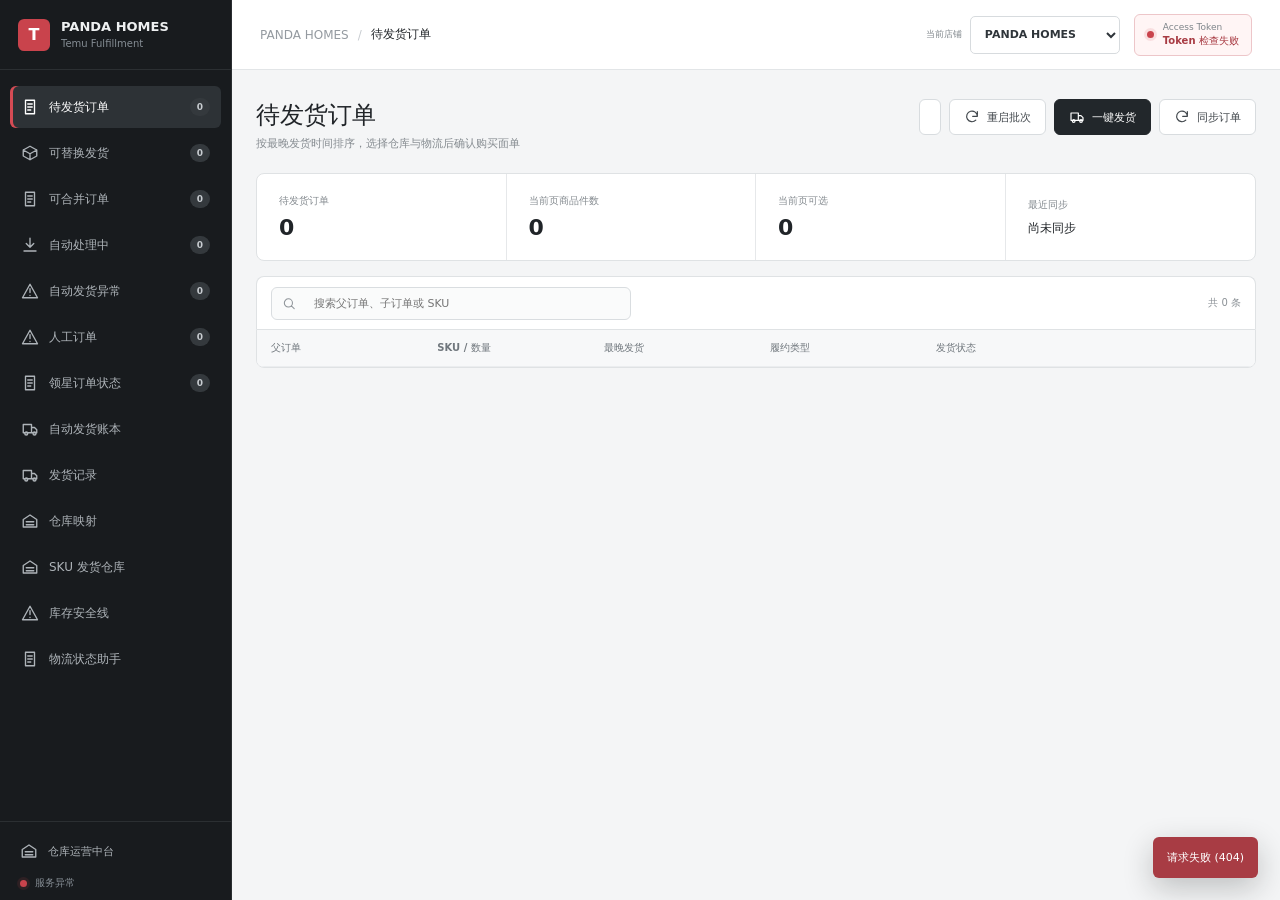
==== web/dashboard.html @ 7d9cc125 "feat: purchase labels with SKU substitutions" ====
<!doctype html>
<html lang="zh-CN">
  <head>
    <meta charset="UTF-8" />
    <meta name="viewport" content="width=device-width, initial-scale=1.0" />
    <meta name="description" content="Temu 订单履约与面单管理" />
    <title>Temu Fulfillment Console</title>
    <link rel="stylesheet" href="./dashboard.css?v=20260827-2" />
  </head>
  <body>
    <svg class="svg-sprite" aria-hidden="true">
      <symbol id="i-orders" viewBox="0 0 24 24"><path d="M6 3h12v18H6zM9 8h6M9 12h6M9 16h4"/></symbol>
      <symbol id="i-truck" viewBox="0 0 24 24"><path d="M3 6h11v11H3zM14 10h4l3 3v4h-7zM7 20a2 2 0 1 0 0-4 2 2 0 0 0 0 4ZM18 20a2 2 0 1 0 0-4 2 2 0 0 0 0 4Z"/></symbol>
      <symbol id="i-warehouse" viewBox="0 0 24 24"><path d="m3 10 9-6 9 6v10H3zM7 13h10M7 17h10"/></symbol>
      <symbol id="i-package" viewBox="0 0 24 24"><path d="m3 8 9-5 9 5-9 5zM3 8v8l9 5 9-5V8M12 13v8"/></symbol>
      <symbol id="i-refresh" viewBox="0 0 24 24"><path d="M20 11a8 8 0 1 0-2.3 5.7M20 4v7h-7"/></symbol>
      <symbol id="i-search" viewBox="0 0 24 24"><circle cx="11" cy="11" r="7"/><path d="m16 16 5 5"/></symbol>
      <symbol id="i-close" viewBox="0 0 24 24"><path d="m6 6 12 12M18 6 6 18"/></symbol>
      <symbol id="i-key" viewBox="0 0 24 24"><circle cx="8" cy="15" r="4"/><path d="m11 12 9-9M16 7l3 3M14 9l2 2"/></symbol>
      <symbol id="i-download" viewBox="0 0 24 24"><path d="M12 3v12m-5-5 5 5 5-5M4 20h16"/></symbol>
      <symbol id="i-menu" viewBox="0 0 24 24"><path d="M4 6h16M4 12h16M4 18h16"/></symbol>
      <symbol id="i-check" viewBox="0 0 24 24"><path d="m5 12 4 4L19 6"/></symbol>
      <symbol id="i-pencil" viewBox="0 0 24 24"><path d="M12 20h9M16.5 3.5a2.12 2.12 0 0 1 3 3L8 18l-4 1 1-4Z"/></symbol>
      <symbol id="i-alert" viewBox="0 0 24 24"><path d="M12 3 2 21h20zM12 9v5M12 18h.01"/></symbol>
      <symbol id="i-arrow-up" viewBox="0 0 24 24"><path d="m6 15 6-6 6 6"/></symbol>
      <symbol id="i-arrow-down" viewBox="0 0 24 24"><path d="m6 9 6 6 6-6"/></symbol>
    </svg>

    <div class="app-shell">
      <aside class="sidebar" id="sidebar">
        <div class="brand"><span class="brand-mark">T</span><div><strong>Temu Fulfillment</strong><small>Order & Label Console</small></div></div>
        <nav class="nav" aria-label="主导航">
          <button class="nav-button active" data-view="orders"><svg><use href="#i-orders"/></svg><span>待发货订单</span><b id="nav-order-count">0</b></button>
          <button class="nav-button" data-view="substitutions"><svg><use href="#i-package"/></svg><span>可替换发货</span><b id="nav-substitution-count">0</b></button>
          <button class="nav-button" data-view="combined"><svg><use href="#i-orders"/></svg><span>可合并订单</span><b id="nav-combined-count">0</b></button>
          <button class="nav-button" data-view="split-quotes" hidden><svg><use href="#i-package"/></svg><span>拆包询价</span></button>
          <button class="nav-button" data-view="labels"><svg><use href="#i-download"/></svg><span>自动处理中</span><b id="nav-label-count">0</b></button>
          <button class="nav-button" data-view="exceptions"><svg><use href="#i-alert"/></svg><span>自动发货异常</span><b id="nav-exception-count">0</b></button>
          <button class="nav-button" data-view="manual"><svg><use href="#i-alert"/></svg><span>人工订单</span><b id="nav-manual-count">0</b></button>
          <button class="nav-button" data-view="oms-statuses"><svg><use href="#i-orders"/></svg><span>领星订单状态</span><b id="nav-oms-status-count">0</b></button>
          <button class="nav-button" data-view="ledger"><svg><use href="#i-truck"/></svg><span>自动发货账本</span></button>
          <button class="nav-button" data-view="shipments"><svg><use href="#i-truck"/></svg><span>发货记录</span></button>
          <button class="nav-button" data-view="warehouses"><svg><use href="#i-warehouse"/></svg><span>仓库映射</span></button>
          <button class="nav-button" data-view="sku-warehouses"><svg><use href="#i-warehouse"/></svg><span>SKU 发货仓库</span></button>
          <button class="nav-button" data-view="inventory-thresholds"><svg><use href="#i-alert"/></svg><span>库存安全线</span></button>
          <button class="nav-button" data-view="tracking-statuses"><svg><use href="#i-orders"/></svg><span>物流状态助手</span></button>
        </nav>
        <div class="sidebar-foot"><a class="app-switch-link" href="/warehouse-console/"><svg><use href="#i-warehouse"/></svg><span>仓库运营中台</span></a><div class="sidebar-service"><span class="dot" id="service-dot"></span><span id="service-text">检查服务</span></div></div>
      </aside>
      <button class="backdrop" id="backdrop" aria-label="关闭导航"></button>

      <div class="workspace">
        <header class="topbar">
          <button class="icon-button menu-button" id="menu-button" title="打开导航" aria-label="打开导航"><svg><use href="#i-menu"/></svg></button>
          <div class="crumb"><span>Temu</span><b>/</b><strong id="crumb-current">待发货订单</strong></div>
          <label class="shop-switcher"><small>当前店铺</small><select id="shop-select" aria-label="选择店铺"><option value="panda-homes">PANDA HOMES</option></select></label>
          <div class="token-pill loading" id="token-pill"><span class="dot"></span><div><small>Access Token</small><strong id="token-text">检查中</strong></div></div>
        </header>

        <main>
          <section class="view active" id="view-orders">
                <div class="page-head"><div><h1>待发货订单</h1><p>按最晚发货时间排序，选择仓库与物流后确认购买面单</p></div><div class="page-actions bulk-actions"><span class="bulk-progress" id="bulk-progress" hidden></span><button class="secondary-button" id="restart-bulk" hidden><svg><use href="#i-refresh"/></svg>重启批次</button><button class="primary-button" id="bulk-fulfill"><svg><use href="#i-truck"/></svg><span id="bulk-fulfill-text">一键发货</span></button><button class="secondary-button" id="sync-orders"><svg><use href="#i-refresh"/></svg>同步订单</button></div></div>
            <div class="status-band">
              <div><small>待发货订单</small><strong id="metric-orders">0</strong></div>
              <div><small>当前页商品件数</small><strong id="metric-units">0</strong></div>
              <div><small>当前页可选</small><strong id="metric-reserved">0</strong></div>
              <div><small>最近同步</small><strong class="compact" id="metric-sync">尚未同步</strong></div>
            </div>
            <div class="toolbar">
              <label class="search"><svg><use href="#i-search"/></svg><input id="order-search" type="search" placeholder="搜索父订单、子订单或 SKU" /></label>
              <span class="table-note" id="order-total">共 0 条</span>
            </div>
            <div class="table-shell">
              <table><thead><tr><th>父订单</th><th>SKU / 数量</th><th>最晚发货</th><th>履约类型</th><th>发货状态</th><th></th></tr></thead><tbody id="order-rows"></tbody></table>
              <div class="empty" id="orders-empty" hidden><svg><use href="#i-orders"/></svg><strong>没有待发货订单</strong><span>同步 Temu 后，符合条件的订单会显示在这里</span></div>
            </div>
            <div class="pager" id="orders-pager" hidden></div>
          </section>

          <section class="view" id="view-substitutions">
            <div class="page-head"><div><h1>可替换发货</h1><p>原 SKU 与替代组合的实时库存及 Temu 面单成本</p></div><button class="secondary-button" id="refresh-substitutions"><svg><use href="#i-refresh"/></svg>刷新</button></div>
            <div class="status-band">
              <div><small>候选订单</small><strong id="metric-substitution-orders">0</strong></div>
              <div><small>启用映射</small><strong id="metric-substitution-mappings">0</strong></div>
              <div><small>当前店铺</small><strong class="compact" id="metric-substitution-shop">-</strong></div>
              <div><small>查询时间</small><strong class="compact" id="metric-substitution-query">尚未查询</strong></div>
            </div>
            <div class="toolbar"><label class="search"><svg><use href="#i-search"/></svg><input id="substitution-search" placeholder="搜索订单号或 SKU" /></label><span class="table-note" id="substitution-total">共 0 条</span></div>
            <div class="table-shell substitution-table">
              <table><thead><tr><th>订单</th><th>直接发货</th><th>替代发货</th><th>最晚发货</th><th>订单状态</th><th>操作</th></tr></thead><tbody id="substitution-rows"></tbody></table>
              <div class="empty" id="substitution-empty"><svg><use href="#i-package"/></svg><strong>没有可替换发货订单</strong><span>当前待发货订单未命中启用的替代映射</span></div>
            </div>
            <div class="pager" id="substitution-pager" hidden></div>
          </section>

          <section class="view" id="view-combined">
            <div class="page-head"><div><h1>可合并订单</h1><p>Temu 当前店铺实时返回的可合并发货母订单组</p></div><button class="secondary-button" id="refresh-combined"><svg><use href="#i-refresh"/></svg>刷新</button></div>
            <div class="status-band">
              <div><small>候选组</small><strong id="metric-combined-groups">0</strong></div>
              <div><small>母订单</small><strong id="metric-combined-orders">0</strong></div>
              <div><small>当前店铺</small><strong class="compact" id="metric-combined-shop">-</strong></div>
              <div><small>查询时间</small><strong class="compact" id="metric-combined-query">尚未查询</strong></div>
            </div>
            <div class="toolbar"><span class="table-note" id="combined-total">共 0 组 · 0 个母订单</span></div>
            <div class="table-shell combined-table">
              <table><thead><tr><th>候选组</th><th>母订单</th><th>订单状态</th><th>下单时间</th><th>Mall ID</th><th>店铺标识</th></tr></thead><tbody id="combined-rows"></tbody></table>
              <div class="empty" id="combined-empty"><svg><use href="#i-orders"/></svg><strong>等待查询</strong><span>进入本页后会自动查询 Temu 可合并发货候选组</span></div>
            </div>
          </section>

          <section class="view" id="view-split-quotes">
            <div class="page-head">
              <div><h1>拆包询价</h1><p>按实际装箱数据比较 GOFO、USPS 与 FEDEX 的 Temu Buy Label 运费</p></div>
            </div>
            <form class="split-plan-bar" id="split-plan-form">
              <label class="split-order-field"><span>Temu 父订单号</span><input id="split-order-number" type="text" placeholder="PO-..." autocomplete="off" spellcheck="false" required /></label>
              <label class="split-count-field"><span>至少拆为</span><span class="split-count-input"><input id="split-package-count" type="number" min="2" max="20" step="1" value="3" required /><small>个包裹</small></span></label>
              <fieldset class="split-carrier-picker">
                <legend>参与比价</legend>
                <label><input type="checkbox" name="split-carrier" value="GOFO" checked /><span><strong>GOFO</strong><small>免费 POD</small></span></label>
                <label><input type="checkbox" name="split-carrier" value="USPS" checked /><span><strong>USPS</strong><small>无需签名</small></span></label>
                <label><input type="checkbox" name="split-carrier" value="FEDEX" checked /><span><strong>FEDEX</strong><small>强制签名</small></span></label>
              </fieldset>
              <button class="primary-button split-plan-submit" id="split-plan-button" type="submit"><svg><use href="#i-package"/></svg><span>生成拆包方案</span></button>
            </form>
            <div class="split-error" id="split-error" role="alert" hidden></div>
            <div class="split-empty" id="split-empty">
              <svg><use href="#i-package"/></svg>
              <strong>尚未生成拆包方案</strong>
              <span>当前店铺没有已载入的拆包询价</span>
            </div>
            <div class="split-workspace" id="split-workspace" hidden>
              <div class="status-band split-plan-metrics">
                <div><small>父订单</small><strong class="compact" id="split-metric-order">-</strong></div>
                <div><small>商品总件数</small><strong id="split-metric-units">0</strong></div>
                <div><small>包裹数</small><strong id="split-metric-packages">0</strong></div>
                <div><small>当前仓库</small><strong class="compact" id="split-metric-warehouse">-</strong></div>
              </div>
              <div class="split-section-head">
                <div><h2>装箱明细</h2><span>重量 kg · 尺寸 cm</span></div>
                <div class="split-quote-controls">
                  <label><span>发货仓库</span><select id="split-warehouse-select" aria-label="选择拆包发货仓库"></select></label>
                  <button class="primary-button" id="split-quote-button" type="button"><svg><use href="#i-search"/></svg><span>获取运费报价</span></button>
                </div>
              </div>
              <div class="split-warning-list" id="split-warnings" hidden></div>
              <div class="split-package-grid" id="split-package-grid"></div>
              <section class="split-quote-result" id="split-quote-result" hidden>
                <div class="section-title split-result-title"><h2>报价结果</h2><span id="split-quote-time">-</span></div>
                <div class="status-band split-quote-metrics">
                  <div><small>混合最低总价</small><strong id="split-mixed-total">-</strong></div>
                  <div><small>报价仓库</small><strong class="compact" id="split-quote-warehouse">-</strong></div>
                  <div><small>已报价包裹</small><strong id="split-quoted-packages">0</strong></div>
                  <div><small>报价币种</small><strong class="compact" id="split-quote-currency">USD</strong></div>
                </div>
                <div class="split-carrier-totals" id="split-carrier-totals"></div>
                <div class="section-title split-table-title"><h2>逐包价格</h2><span>最低价按单包标记</span></div>
                <div class="table-shell split-quote-table">
                  <table><thead><tr><th>包裹 / 规格</th><th>GOFO</th><th>USPS</th><th>FEDEX</th><th>单包最低</th></tr></thead><tbody id="split-quote-rows"></tbody></table>
                </div>
              </section>
            </div>
          </section>

          <section class="view" id="view-labels">
            <div class="page-head"><div><h1>自动处理中</h1><p>购买面单后，后台自动确认 Temu 并等待领星同步</p></div><button class="secondary-button" id="refresh-labels"><svg><use href="#i-refresh"/></svg>刷新</button></div>
            <div class="status-band">
              <div><small>正在提交</small><strong id="metric-label-submitting">0</strong></div>
              <div><small>面单生成中</small><strong id="metric-label-pending">0</strong></div>
              <div><small>面单已就绪</small><strong id="metric-label-ready">0</strong></div>
              <div><small>处理中总数</small><strong id="metric-label-total">0</strong></div>
            </div>
            <div class="table-shell">
              <table><thead><tr><th>订单</th><th>快递商</th><th>包裹 / 跟踪号</th><th>状态</th><th>领星同步</th><th>创建时间</th></tr></thead><tbody id="label-rows"></tbody></table>
              <div class="empty" id="labels-empty" hidden><svg><use href="#i-download"/></svg><strong>没有正在处理的面单</strong><span>订单提交购单后会进入这里，不再显示在待发货队列</span></div>
            </div>
            <div class="pager" id="labels-pager" hidden></div>
          </section>

          <section class="view" id="view-exceptions">
            <div class="page-head"><div><h1>自动发货异常</h1><p>自动发货过程中需要关注的异常结果</p></div><button class="secondary-button" id="refresh-exceptions"><svg><use href="#i-refresh"/></svg>刷新</button></div>
            <div class="status-band">
              <div><small>面单确认中</small><strong id="metric-exception-unknown">0</strong></div>
              <div><small>购单失败</small><strong id="metric-exception-label">0</strong></div>
              <div><small>确认异常</small><strong id="metric-exception-confirm">0</strong></div>
              <div><small>异常总数</small><strong id="metric-exception-total">0</strong></div>
            </div>
            <div class="table-shell">
              <table><thead><tr><th>订单</th><th>快递商</th><th>包裹 / 跟踪号</th><th>异常状态</th><th>领星同步</th><th>创建时间</th><th>操作</th></tr></thead><tbody id="exception-rows"></tbody></table>
              <div class="empty" id="exceptions-empty" hidden><svg><use href="#i-check"/></svg><strong>没有自动发货异常</strong><span>自动流程无法继续的结果会集中显示在这里</span></div>
            </div>
            <div class="pager" id="exceptions-pager" hidden></div>
          </section>

          <section class="view" id="view-manual">
            <div class="page-head"><div><h1>人工订单</h1><p>库存安全线不足、SKU 未绑定、一单多件与 Temu 合并候选集中在此处理</p></div><div class="page-actions"><button class="secondary-button" id="export-manual"><svg><use href="#i-download"/></svg>批量导出 CSV</button><button class="secondary-button" id="refresh-manual"><svg><use href="#i-refresh"/></svg>刷新</button></div></div>
            <div class="toolbar manual-toolbar">
              <label class="search"><svg><use href="#i-search"/></svg><input id="manual-search" type="search" placeholder="搜索订单号、SKU 或商品名称" /></label>
              <label><select id="manual-status"><option value="">全部处理中</option><option value="detected">待转人工</option><option value="manual_pending">人工处理中</option><option value="approved">已批准自动发货</option><option value="resolved">人工履约记录</option></select></label>
              <span class="table-note" id="manual-total">共 0 条</span>
            </div>
            <div class="table-shell">
              <table><thead><tr><th>订单</th><th>分类</th><th>SKU / 数量</th><th>合并订单</th><th>人工状态</th><th>操作</th></tr></thead><tbody id="manual-rows"></tbody></table>
              <div class="empty" id="manual-empty" hidden><svg><use href="#i-alert"/></svg><strong>没有待人工订单</strong><span>同步后识别的一单多件与合并候选会显示在这里</span></div>
            </div>
            <div class="pager" id="manual-pager" hidden></div>
          </section>

          <section class="view" id="view-shipments">
            <div class="page-head"><div><h1>发货记录</h1><p>Temu order-detail 历史快照与订单状态变化</p></div><button class="secondary-button" id="refresh-shipments"><svg><use href="#i-refresh"/></svg>刷新</button></div>
            <div class="section-title"><h2>订单详情快照</h2><span id="history-total">0 条详情</span></div>
            <div class="table-shell history-table">
              <table><thead><tr><th>订单</th><th>SKU / 数量</th><th>区域</th><th>合并标记</th><th>订单状态</th><th>详情时间</th></tr></thead><tbody id="history-rows"></tbody></table>
              <div class="empty" id="history-empty" hidden><svg><use href="#i-orders"/></svg><strong>还没有订单详情快照</strong><span>后台会增量拉取并保存 order-detail</span></div>
            </div>
            <div class="pager" id="history-pager" hidden></div>
          </section>

          <section class="view" id="view-ledger">
            <div class="page-head"><div><h1>自动发货账本</h1><p>只读记录尚未发货订单的自动选仓、购单与 Temu 确认状态，可按仓库和发货时间导出 PO 单号</p></div><div class="page-actions export-actions"><label><small>开始时间</small><input id="export-po-from" type="datetime-local" step="60" /></label><label><small>结束时间</small><input id="export-po-to" type="datetime-local" step="60" /></label><button class="secondary-button" id="export-ledger-po"><svg><use href="#i-download"/></svg>按仓库导出 PO</button><button class="icon-button" id="refresh-ledger" title="刷新账本" aria-label="刷新账本"><svg><use href="#i-refresh"/></svg></button></div></div>
            <div class="status-band ledger-metrics">
              <div><small>全部账本</small><strong id="metric-ledger-total">0</strong></div>
              <div><small>处理中</small><strong id="metric-ledger-processing">0</strong></div>
              <div><small>自动发货异常</small><strong id="metric-ledger-exceptions">0</strong></div>
            </div>
            <div class="table-shell">
              <table><thead><tr><th>订单</th><th>快递商</th><th>包裹 / 跟踪号</th><th>状态</th><th>领星同步</th><th>创建时间</th></tr></thead><tbody id="shipment-rows"></tbody></table>
              <div class="empty" id="shipments-empty" hidden><svg><use href="#i-truck"/></svg><strong>还没有自动发货账本</strong><span>购买面单前系统会先在这里原子占位</span></div>
            </div>
            <div class="pager" id="ledger-pager" hidden></div>
          </section>

          <section class="view" id="view-oms-statuses">
            <div class="page-head"><div><h1>领星订单状态</h1><p>按领星平台订单状态查看自动发货核验与归档结果</p></div><button class="secondary-button" id="refresh-oms-statuses"><svg><use href="#i-refresh"/></svg>刷新</button></div>
            <div class="oms-status-tabs" role="tablist" aria-label="领星订单状态">
              <button class="active" type="button" role="tab" aria-selected="true" data-oms-status="0"><span>状态 0</span><strong>待处理</strong><b id="metric-oms-status-0">0</b></button>
              <button type="button" role="tab" aria-selected="false" data-oms-status="1"><span>状态 1</span><strong>待获取平台面单</strong><b id="metric-oms-status-1">0</b></button>
              <button type="button" role="tab" aria-selected="false" data-oms-status="2"><span>状态 2</span><strong>处理中</strong><b id="metric-oms-status-2">0</b></button>
              <button type="button" role="tab" aria-selected="false" data-oms-status="3"><span>状态 3</span><strong>已发货</strong><b id="metric-oms-status-3">0</b></button>
              <button type="button" role="tab" aria-selected="false" data-oms-status="missing"><span>Temu 已发货</span><strong>领星无匹配订单</strong><b id="metric-oms-status-missing">0</b></button>
            </div>
            <div class="toolbar">
              <div class="oms-status-heading"><strong id="oms-status-heading">状态 0 · 待处理</strong><small id="oms-status-caption">后台正在自动分配仓库与物流</small></div>
              <span class="table-note" id="oms-status-total">共 0 条</span>
            </div>
            <div class="table-shell oms-status-table">
              <table><thead><tr><th>平台订单</th><th>领星订单</th><th>账户</th><th>领星状态</th><th>仓库校验</th><th>跟踪号</th><th>发货方式</th><th>归档结果</th><th>最近查询</th><th>处理方式</th></tr></thead><tbody id="oms-status-rows"></tbody></table>
              <div class="empty" id="oms-status-empty" hidden><svg><use href="#i-orders"/></svg><strong>当前状态没有订单</strong><span>后台核验到对应领星状态后会显示在这里</span></div>
            </div>
            <div class="pager" id="oms-status-pager" hidden></div>
          </section>

          <section class="view" id="view-warehouses">
            <div class="page-head"><div><h1>仓库映射</h1><p>配置业务仓、领星账户归属和仓库代码；Temu 发货后仅查询领星自动同步结果</p></div><button class="secondary-button" id="sync-warehouses"><svg><use href="#i-refresh"/></svg>同步 Temu 仓库</button></div>
            <div class="mapping-grid" id="warehouse-mappings"></div>
            <div class="section-title carrier-policy-heading"><h2>仓库快递优先级</h2><span id="carrier-policy-shop"></span></div>
            <div class="carrier-policy-grid" id="carrier-policy-grid"></div>
            <div class="section-title"><h2>Temu 仓库</h2><span id="warehouse-total">0 个仓库</span></div>
            <div class="table-shell"><table><thead><tr><th>仓库名称</th><th>Temu Warehouse ID</th><th>区域</th><th>管理类型</th><th>Buy Label</th></tr></thead><tbody id="warehouse-rows"></tbody></table></div>
          </section>

          <section class="view" id="view-sku-warehouses">
            <div class="page-head"><div><h1>SKU 发货仓库</h1><p>未单独配置时，SKU 默认允许使用全部已启用仓库</p></div><button class="secondary-button" id="refresh-sku-rules"><svg><use href="#i-refresh"/></svg>刷新</button></div>
            <div class="status-band sku-rule-metrics">
              <div><small>当前店铺</small><strong class="compact" id="metric-sku-shop">-</strong></div>
              <div><small>SKU 总数</small><strong id="metric-sku-total">0</strong></div>
              <div><small>本页已限制</small><strong id="metric-sku-customized">0</strong></div>
              <div><small>可配置仓库</small><strong id="metric-sku-warehouses">3</strong></div>
            </div>
            <div class="toolbar">
              <label class="search"><svg><use href="#i-search"/></svg><input id="sku-rule-search" type="search" placeholder="搜索仓库 SKU 或商品名称" /></label>
              <span class="table-note" id="sku-rule-total">共 0 个 SKU</span>
            </div>
            <div class="table-shell sku-rule-table">
              <table><thead><tr><th>仓库 SKU / 商品</th><th>DPS002</th><th>ARP 美东</th><th>DPS004</th><th>规则状态</th><th></th></tr></thead><tbody id="sku-rule-rows"></tbody></table>
              <div class="empty" id="sku-rule-empty" hidden><svg><use href="#i-warehouse"/></svg><strong>没有可配置的 SKU</strong><span>同步订单后，仓库 SKU 会显示在这里</span></div>
            </div>
            <div class="pager" id="sku-rule-pager" hidden></div>
          </section>

          <section class="view" id="view-inventory-thresholds">
            <div class="page-head"><div><h1>库存安全线</h1><p>当前店铺独立维护自动发货转人工阈值，未单独设置的 SKU 使用店铺默认</p></div><button class="secondary-button" id="refresh-inventory-thresholds"><svg><use href="#i-refresh"/></svg>刷新</button></div>
            <form class="threshold-defaults" id="shop-threshold-form">
              <div class="threshold-default-title"><strong>店铺默认</strong><small id="shop-threshold-scope">当前店铺未单独设置 SKU 时使用</small></div>
              <label><span>美东低于或等于</span><input id="shop-east-threshold" required type="number" min="0" step="1"></label>
              <label><span>美西低于或等于</span><input id="shop-west-threshold" required type="number" min="0" step="1"></label>
              <label><span>总库存低于或等于</span><input id="shop-total-threshold" required type="number" min="0" step="1"></label>
              <div class="threshold-default-actions">
                <button class="secondary-button" id="reset-shop-thresholds" type="button" hidden><svg><use href="#i-refresh"/></svg>恢复仓库默认</button>
                <button class="primary-button" type="submit"><svg><use href="#i-check"/></svg>保存店铺默认</button>
              </div>
            </form>
            <div class="toolbar">
              <label class="search"><svg><use href="#i-search"/></svg><input id="inventory-threshold-search" type="search" placeholder="搜索仓库 SKU 或商品名称" /></label>
              <span class="table-note" id="inventory-threshold-total">共 0 个 SKU</span>
            </div>
            <div class="table-shell sku-rule-table">
              <table><thead><tr><th>仓库 SKU / 商品</th><th>美东</th><th>美西</th><th>总库存</th><th>规则来源</th><th></th></tr></thead><tbody id="inventory-threshold-rows"></tbody></table>
              <div class="empty" id="inventory-threshold-empty" hidden><svg><use href="#i-warehouse"/></svg><strong>没有可配置的 SKU</strong><span>仓库 SKU 同步后会显示在这里</span></div>
            </div>
            <div class="pager" id="inventory-threshold-pager" hidden></div>
          </section>

          <section class="view" id="view-tracking-statuses">
            <div class="page-head"><div><h1>物流状态助手</h1><p>Temu logisticsStatus 原值与内部中文显示映射</p></div></div>
            <div class="tracking-status-policy">
              <svg><use href="#i-alert"/></svg>
              <div><strong>Temu 原始状态保持不变</strong><span>中文仅用于界面显示；未收录的状态直接显示 Temu 原文。</span></div>
            </div>
            <div class="toolbar">
              <label class="search"><svg><use href="#i-search"/></svg><input id="tracking-status-search" type="search" placeholder="搜索 Temu 原值或中文状态" /></label>
              <span class="table-note" id="tracking-status-total">共 10 条</span>
            </div>
            <div class="table-shell tracking-status-table">
              <table><thead><tr><th>Temu logisticsStatus 原值</th><th>中文显示</th></tr></thead><tbody id="tracking-status-rows"></tbody></table>
              <div class="empty" id="tracking-status-empty" hidden><svg><use href="#i-search"/></svg><strong>没有匹配的状态</strong><span>请尝试其他英文原值或中文文案</span></div>
            </div>
          </section>
        </main>
      </div>
    </div>


    <dialog class="fulfillment-dialog" id="fulfillment-dialog">
      <form method="dialog" class="dialog-head"><div><small>Temu Buy Label</small><h2 id="fulfillment-title">订单发货</h2></div><button class="icon-button" value="cancel" title="关闭" aria-label="关闭"><svg><use href="#i-close"/></svg></button></form>
      <div class="dialog-body">
        <div class="order-summary" id="order-summary"></div>
        <section class="warehouse-check" id="warehouse-check">
          <div class="warehouse-check-head"><div><small>领星实时库存</small><h3 id="warehouse-check-title">正在连接领星 Go 服务</h3></div><button class="icon-button" id="refresh-warehouse-preview" type="button" title="重新查询库存" aria-label="重新查询库存"><svg><use href="#i-refresh"/></svg></button></div>
          <div class="warehouse-check-message pending" id="warehouse-check-message"><span class="dot warning"></span><div><strong>正在查询库存仓</strong><small>DPS002、ARP美东、DPS004、ARP美西</small></div></div>
          <div id="inventory-matrix" hidden>
            <div class="inventory-meta"><span id="inventory-rule">安全线</span><span id="inventory-time">查询时间</span></div>
            <div class="inventory-table"><table><thead><tr><th>SKU / 需发</th><th>DPS002</th><th>ARP美东</th><th>DPS004</th><th>ARP美西（空置）</th><th>规则结论</th></tr></thead><tbody id="inventory-preview-rows"></tbody></table></div>
            <div class="warehouse-region-options" id="warehouse-region-options"></div>
            <button class="secondary-button mapping-link" id="open-warehouse-mappings" type="button" hidden>配置仓库映射</button>
          </div>
        </section>
        <section class="package-spec-panel" id="package-spec-panel" hidden>
          <div class="package-spec-head"><div><small>仓库 SKU 刚性匹配</small><h3 id="package-spec-title">正在解析包裹规格</h3></div><span class="status-badge neutral" id="package-spec-badge">待校验</span></div>
          <div class="package-spec-items" id="package-spec-items"></div>
        </section>
        <form id="quote-form" hidden>
          <div class="auto-query-status pending" id="quote-status"><span class="dot warning"></span><strong>等待库存与规格校验</strong><button class="icon-button" id="retry-quote" type="button" title="重新查询物流渠道" aria-label="重新查询物流渠道" hidden><svg><use href="#i-refresh"/></svg></button></div>
        </form>
        <section id="quote-result" hidden>
          <div class="decision-line" id="warehouse-decision"></div>
          <div class="section-title"><h3>可用物流渠道</h3><span id="quote-expiry"></span></div>
          <div class="channel-meta" id="channel-count">0 个可用</div>
          <div class="channel-list" id="channel-list"></div>
          <div class="unavailable-channels" id="unavailable-channels" hidden>
            <div class="unavailable-channel-head"><h3>不可用物流渠道</h3><b id="unavailable-channel-count">0 个不可用</b></div>
            <div class="unavailable-channel-list" id="unavailable-channel-list"></div>
          </div>
          <button class="danger-button full-button" id="purchase-button" type="button">确认并购买面单</button>
        </section>
      </div>
    </dialog>

    <dialog class="substitution-dialog" id="substitution-dialog" aria-labelledby="substitution-dialog-title">
      <form method="dialog" class="dialog-head"><div><small>实时面单成本</small><h2 id="substitution-dialog-title">直接与替代发货对比</h2></div><button class="icon-button" value="cancel" title="关闭" aria-label="关闭"><svg><use href="#i-close"/></svg></button></form>
      <div class="dialog-body">
        <div class="substitution-loading" id="substitution-loading"><svg><use href="#i-refresh"/></svg><strong>正在查询四仓库存与 Temu 物流价格</strong></div>
        <div id="substitution-comparison" hidden>
          <div class="order-summary substitution-summary">
            <div class="summary-block"><small>Temu 父订单</small><strong id="substitution-order-no">-</strong></div>
            <div class="summary-block"><small>替代映射</small><strong id="substitution-recipe">-</strong></div>
            <div class="summary-block"><small>查询时间</small><strong id="substitution-quoted-at">-</strong></div>
          </div>
          <div class="substitution-price-grid">
            <section class="substitution-price-card" id="substitution-direct"></section>
            <section class="substitution-price-card replacement" id="substitution-replacement"></section>
          </div>
          <label class="check-row substitution-confirm" id="substitution-confirm-row"><input id="substitution-purchase-confirm" type="checkbox" disabled /><span>我确认使用选中的替代组合、仓库和实时物流渠道购买面单</span></label>
          <div class="dialog-actions"><button type="button" class="secondary-button" id="substitution-retry"><svg><use href="#i-refresh"/></svg>重新询价</button><button type="button" class="secondary-button" id="substitution-close">关闭</button><button type="button" class="danger-button" id="substitution-purchase" disabled>确认并购买组合面单</button></div>
        </div>
        <div class="substitution-error" id="substitution-error" role="alert" hidden><span></span><button type="button" class="secondary-button" id="substitution-error-retry">重试</button></div>
      </div>
    </dialog>

    <dialog class="warehouse-assignment-dialog" id="warehouse-assignment-dialog" aria-labelledby="warehouse-assignment-title">
      <form method="dialog" class="dialog-head"><div><small>Temu 已购面单</small><h2 id="warehouse-assignment-title">分配仓库和物流</h2></div><button class="icon-button" value="cancel" title="关闭" aria-label="关闭"><svg><use href="#i-close"/></svg></button></form>
      <div class="dialog-body">
        <div class="assignment-loading" id="warehouse-assignment-loading"><svg><use href="#i-refresh"/></svg><strong>正在根据购面单匹配实际发货仓库</strong></div>
        <div id="warehouse-assignment-content" hidden>
          <div class="order-summary assignment-summary">
            <div class="summary-block"><small>Temu 父订单</small><strong id="assignment-order-no">-</strong></div>
            <div class="summary-block"><small>领星订单 / 账户</small><strong id="assignment-oms-order">-</strong></div>
            <div class="summary-block"><small>跟踪号</small><strong id="assignment-tracking">-</strong></div>
            <div class="summary-block"><small>平台面单渠道</small><strong id="assignment-channel">-</strong></div>
          </div>
          <section class="assignment-route" aria-label="自动匹配实际发货仓库">
            <div class="assignment-route-head"><svg><use href="#i-check"/></svg><strong>按购面单结果匹配发货仓库</strong><span>1 / 1 单</span></div>
            <div class="assignment-route-row">
              <div><small>Temu 买单仓库</small><strong id="assignment-temu-warehouse">-</strong><span id="assignment-temu-warehouse-id">-</span></div>
              <svg><use href="#i-truck"/></svg>
              <div><small>实际发货仓库</small><strong id="assignment-oms-warehouse">-</strong><span id="assignment-oms-warehouse-code">-</span></div>
            </div>
          </section>
          <fieldset class="assignment-carriers"><legend>物流商</legend><div id="assignment-carrier-options"></div></fieldset>
          <label class="check-row assignment-confirm"><input id="assignment-confirm" type="checkbox" /><span>我确认按以上购面单仓库分配订单并立即审核</span></label>
          <div class="assignment-error" id="warehouse-assignment-error" role="alert" hidden></div>
          <div class="dialog-actions"><button type="button" class="secondary-button" id="assignment-cancel">取消</button><button type="button" class="primary-button" id="assignment-submit" disabled><svg><use href="#i-check"/></svg><span>确定并审核</span></button></div>
        </div>
        <div class="assignment-error assignment-load-error" id="warehouse-assignment-load-error" role="alert" hidden><span></span><button type="button" class="secondary-button" id="assignment-retry">重试</button></div>
      </div>
    </dialog>

    <dialog class="key-dialog" id="key-dialog">
      <form id="key-form"><div class="key-icon"><svg><use href="#i-key"/></svg></div><h2>确认敏感操作</h2><p id="key-purpose">请输入操作密钥</p><label><span>操作密钥</span><input id="operation-key" type="password" autocomplete="off" required /></label><div class="dialog-actions"><button type="button" class="secondary-button" id="key-cancel">取消</button><button type="submit" class="primary-button">继续</button></div></form>
    </dialog>
    <dialog class="key-dialog manual-resolution-dialog" id="manual-resolution-dialog">
      <form id="manual-resolution-form">
        <div class="key-icon"><svg><use href="#i-check"/></svg></div>
        <h2>完成人工履约</h2>
        <p id="manual-resolution-order">请选择人工处理后的订单状态</p>
        <label><span>处理结果</span><select id="manual-resolution-outcome" required><option value="">请选择</option><option value="manually_fulfilled">已人工发货</option><option value="cancelled">订单已取消</option><option value="not_required">无需履约</option><option value="other">其他已处理</option></select></label>
        <label><span>备注（可选）</span><textarea id="manual-resolution-note" maxlength="1000" rows="4" placeholder="记录人工处理方式或需要后续查询的信息"></textarea></label>
        <div class="dialog-actions"><button type="button" class="secondary-button" id="manual-resolution-cancel">取消</button><button type="submit" class="primary-button"><svg><use href="#i-check"/></svg>确认完成</button></div>
      </form>
    </dialog>
    <div class="toast" id="toast" hidden></div>
    <script src="./dashboard.js?v=20260827-2" defer></script>
  </body>
</html>
---- web/dashboard.css ----
:root{font-family:Inter,"PingFang SC","Microsoft YaHei",system-ui,sans-serif;color:#202428;background:#f4f5f6;font-synthesis:none;text-rendering:optimizeLegibility;letter-spacing:0}*{box-sizing:border-box}body{margin:0;min-width:320px;min-height:100vh;background:#f4f5f6}button,input,select{font:inherit;letter-spacing:0}button{cursor:pointer}svg{width:19px;height:19px;fill:none;stroke:currentColor;stroke-width:1.8;stroke-linecap:round;stroke-linejoin:round}.svg-sprite{position:absolute;width:0;height:0;overflow:hidden}.app-shell{min-height:100vh}.sidebar{position:fixed;inset:0 auto 0 0;z-index:30;width:232px;display:flex;flex-direction:column;background:#181b1e;color:#eef0f1;border-right:1px solid #2a2e31}.brand{height:70px;display:flex;align-items:center;gap:11px;padding:0 18px;border-bottom:1px solid #2b2f32}.brand-mark{width:32px;height:32px;display:grid;place-items:center;border-radius:6px;background:#c9434c;color:#fff;font-weight:800}.brand div{display:flex;flex-direction:column;min-width:0}.brand strong{font-size:13px;line-height:18px}.brand small{color:#858d94;font-size:10px;line-height:16px}.nav{display:flex;flex-direction:column;gap:4px;padding:16px 10px}.nav-button{height:42px;display:flex;align-items:center;gap:10px;padding:0 11px;border:0;border-radius:6px;background:transparent;color:#aeb4b9;text-align:left;font-size:12px}.nav-button svg{width:18px;height:18px}.nav-button span{flex:1}.nav-button b{min-width:20px;height:18px;display:grid;place-items:center;border-radius:9px;background:#34393d;color:#c8cdd1;font-size:9px}.nav-button:hover{background:#24282b;color:#fff}.nav-button.active{background:#2d3236;color:#fff;box-shadow:inset 3px 0 #d54b54}.sidebar-foot{margin-top:auto;height:54px;display:flex;align-items:center;gap:8px;padding:0 20px;border-top:1px solid #2b2f32;color:#858d94;font-size:10px}.dot{width:7px;height:7px;flex:none;border-radius:50%;background:#2b9e76;box-shadow:0 0 0 3px rgba(43,158,118,.12)}.dot.warning{background:#c18b2f;box-shadow:0 0 0 3px rgba(193,139,47,.12)}.dot.error{background:#c9434c;box-shadow:0 0 0 3px rgba(201,67,76,.12)}.workspace{width:calc(100% - 232px);min-width:0;margin-left:232px}.topbar{height:70px;position:sticky;top:0;z-index:20;display:flex;align-items:center;gap:14px;padding:0 28px;background:rgba(255,255,255,.97);border-bottom:1px solid #e2e5e7}.crumb{display:flex;align-items:center;gap:9px;font-size:12px}.crumb span{color:#949aa0}.crumb b{color:#c8ccd0;font-weight:400}.crumb strong{font-weight:650}.token-pill{margin-left:auto;height:42px;display:flex;align-items:center;gap:9px;padding:0 12px;border:1px solid #dfe4e2;border-radius:6px;background:#f7faf8}.token-pill .dot{width:7px;height:7px}.token-pill div{display:flex;flex-direction:column}.token-pill small{color:#7e858a;font-size:9px;line-height:13px}.token-pill strong{color:#315f50;font-size:10px;line-height:14px}.token-pill.warning{border-color:#ead9b5;background:#fffaf0}.token-pill.warning strong{color:#91651c}.token-pill.error{border-color:#edc6c9;background:#fff5f5}.token-pill.error strong{color:#a83b43}.icon-button{width:36px;height:36px;display:grid;place-items:center;border:0;border-radius:6px;background:transparent;color:#60676d}.icon-button:hover{background:#eef0f1;color:#202428}.menu-button{display:none}main{width:min(1280px,calc(100% - 48px));margin:0 auto;padding:29px 0 56px}.view{display:none}.view.active{display:block}.page-head{display:flex;align-items:flex-start;justify-content:space-between;gap:24px;margin-bottom:22px}.page-head h1{margin:0 0 5px;font-size:24px;line-height:32px}.page-head p{margin:0;color:#858b90;font-size:11px}.page-actions{display:flex;align-items:center;gap:8px}.primary-button,.secondary-button,.danger-button{min-height:36px;display:inline-flex;align-items:center;justify-content:center;gap:7px;padding:0 14px;border-radius:6px;font-size:11px;font-weight:650}.primary-button{border:1px solid #22272b;background:#22272b;color:#fff}.primary-button:hover{background:#373d42}.secondary-button{border:1px solid #d8dcdf;background:#fff;color:#40464b}.secondary-button:hover{background:#f5f6f7}.danger-button{border:1px solid #bc3f48;background:#c9434c;color:#fff}.danger-button:hover{background:#b73942}.primary-button svg,.secondary-button svg{width:16px;height:16px}.primary-button.loading svg,.secondary-button.loading svg{animation:spin .8s linear infinite}@keyframes spin{to{transform:rotate(360deg)}}.status-band{height:88px;display:grid;grid-template-columns:repeat(4,1fr);margin-bottom:15px;background:#fff;border:1px solid #dfe2e4;border-radius:8px}.status-band>div{display:flex;flex-direction:column;justify-content:center;padding:0 22px;border-right:1px solid #e6e8ea}.status-band>div:last-child{border-right:0}.status-band small{margin-bottom:7px;color:#858b90;font-size:10px}.status-band strong{font-size:22px;line-height:25px}.status-band strong.compact{font-size:12px;line-height:18px}.toolbar{height:53px;display:flex;align-items:center;gap:14px;padding:0 14px;background:#fff;border:1px solid #dfe2e4;border-bottom:0;border-radius:8px 8px 0 0}.search{width:min(360px,100%);height:33px;display:flex;align-items:center;gap:8px;padding:0 10px;border:1px solid #d9dde0;border-radius:6px;background:#fafbfb;color:#8e9499}.search:focus-within{border-color:#548b79;box-shadow:0 0 0 3px rgba(50,123,96,.08)}.search svg{width:15px;height:15px}.search input{width:100%;border:0;outline:0;background:transparent;color:#30353a;font-size:11px}.table-note{margin-left:auto;color:#8b9196;font-size:10px}.table-shell{overflow-x:auto;background:#fff;border:1px solid #dfe2e4;border-radius:8px}.toolbar+.table-shell{border-radius:0 0 8px 8px}table{width:100%;min-width:800px;border-collapse:collapse;table-layout:fixed}th,td{padding:11px 14px;border-bottom:1px solid #ebedef;color:#555c62;text-align:left;font-size:10px;vertical-align:middle}th{height:36px;padding-top:0;padding-bottom:0;background:#f7f8f9;color:#70777d;font-weight:650}tbody tr:last-child td{border-bottom:0}tbody tr:hover{background:#fafbfb}td strong{color:#2c3237;font-size:10px}.order-id{display:flex;flex-direction:column;gap:4px}.order-id small{color:#92989d}.sku-stack{display:flex;flex-direction:column;gap:3px}.sku-line{display:flex;gap:6px}.sku-line b{color:#2e6654;font-weight:650}.status-badge{display:inline-flex;align-items:center;height:22px;padding:0 8px;border-radius:4px;background:#edf6f2;color:#276e58;font-size:9px;font-weight:650}.status-badge.pending{background:#fff5df;color:#93681f}.status-badge.failed{background:#fff0f1;color:#a83c44}.status-badge.neutral{background:#eff1f2;color:#697078}.row-action{height:30px;padding:0 11px;border:1px solid #d9dddf;border-radius:5px;background:#fff;color:#394046;font-size:10px}.row-action:hover{border-color:#8e969c;background:#f7f8f9}.empty{height:210px;display:flex;flex-direction:column;align-items:center;justify-content:center;gap:6px;color:#8d9499}.empty svg{width:30px;height:30px;margin-bottom:5px;color:#a6acb1}.empty strong{font-size:12px}.empty span{font-size:10px}.mapping-grid{display:grid;grid-template-columns:repeat(2,minmax(0,1fr));gap:10px;margin-bottom:25px}.mapping-row{display:grid;grid-template-columns:minmax(150px,.8fr) minmax(220px,1.3fr) auto;align-items:end;gap:12px;padding:15px;background:#fff;border:1px solid #dfe2e4;border-radius:8px}.mapping-name{display:flex;flex-direction:column;gap:4px}.mapping-name strong{font-size:12px}.mapping-name span{color:#8b9196;font-size:10px}.mapping-readonly{display:flex;flex-direction:column;gap:6px;align-self:end;padding-bottom:2px}.mapping-readonly small{color:#858c91;font-size:9px}.mapping-readonly strong{color:#315f50;font-size:10px}.mapping-row label,.field-grid label,.key-dialog label{display:flex;flex-direction:column;gap:6px;color:#6b7278;font-size:10px}select,input{height:36px;padding:0 10px;border:1px solid #d7dbde;border-radius:5px;outline:0;background:#fff;color:#2f353a;font-size:11px}select:focus,input:focus{border-color:#558d7a;box-shadow:0 0 0 3px rgba(43,124,95,.08)}.section-title{display:flex;align-items:center;justify-content:space-between;margin:0 0 10px}.section-title h2,.section-title h3{margin:0;font-size:13px}.section-title span{color:#888f94;font-size:10px}.fulfillment-dialog,.key-dialog{padding:0;border:0;border-radius:8px;background:#fff;box-shadow:0 24px 70px rgba(21,26,30,.28)}dialog::backdrop{background:rgba(17,21,24,.55)}.fulfillment-dialog{width:min(880px,calc(100vw - 32px));max-height:calc(100vh - 32px)}.dialog-head{height:67px;display:flex;align-items:center;justify-content:space-between;padding:0 20px;border-bottom:1px solid #e3e6e8}.dialog-head div{display:flex;flex-direction:column}.dialog-head small{color:#8b9196;font-size:9px}.dialog-head h2{margin:2px 0 0;font-size:16px}.dialog-body{max-height:calc(100vh - 100px);overflow-y:auto;padding:20px}.order-summary{display:grid;grid-template-columns:1fr 1fr;gap:10px;margin-bottom:20px;padding:14px;background:#f6f8f7;border:1px solid #e3e7e5;border-radius:7px}.summary-block{display:flex;flex-direction:column;gap:5px}.summary-block small{color:#899096;font-size:9px}.summary-block strong{font-size:11px}.form-section{padding:17px 0;border-top:1px solid #e7e9eb}.form-section:first-child{padding-top:0;border-top:0}.form-section h3{margin:0 0 12px;font-size:12px}.segmented{width:220px;height:34px;display:grid;grid-template-columns:1fr 1fr;padding:3px;border-radius:6px;background:#eceff0}.segmented label{position:relative}.segmented input{position:absolute;opacity:0;pointer-events:none}.segmented span{height:28px;display:grid;place-items:center;border-radius:4px;color:#70777d;font-size:10px}.segmented input:checked+span{background:#fff;color:#202428;box-shadow:0 1px 3px rgba(20,25,28,.14);font-weight:650}.field-grid{display:grid;grid-template-columns:repeat(3,1fr);gap:11px}.check-row{display:flex;align-items:center;gap:8px;margin-top:12px;color:#5f666c;font-size:10px}.check-row input{width:15px;height:15px;margin:0;padding:0;box-shadow:none}.full-button{width:100%;height:39px}.decision-line{margin:17px 0;padding:12px 14px;border-left:3px solid #2f8064;background:#f2f8f5;color:#3f5d53;font-size:10px;line-height:17px}.channel-list{display:flex;flex-direction:column;gap:7px;margin-bottom:15px}.channel-option{width:100%;display:grid;grid-template-columns:22px minmax(150px,1fr) minmax(150px,1fr) 110px;align-items:center;gap:10px;padding:11px;border:1px solid #dfe3e5;border-radius:6px;background:#fff;text-align:left}.channel-option:hover{border-color:#9cadA6}.channel-option.selected{border-color:#41876f;background:#f4f9f7;box-shadow:inset 3px 0 #388069}.channel-radio{width:15px;height:15px;border:1px solid #aeb5ba;border-radius:50%}.selected .channel-radio{border:4px solid #3e816b}.channel-option div{display:flex;flex-direction:column;gap:3px}.channel-option strong{font-size:11px}.channel-option small{overflow:hidden;color:#858c91;font-size:9px;text-overflow:ellipsis;white-space:nowrap}.channel-price{color:#283138;font-size:12px;font-weight:700;text-align:right}.key-dialog{width:min(410px,calc(100vw - 32px))}.key-dialog form{padding:24px}.key-icon{width:42px;height:42px;display:grid;place-items:center;border-radius:7px;background:#edf3f0;color:#36735f}.key-dialog h2{margin:14px 0 5px;font-size:16px}.key-dialog p{margin:0 0 18px;color:#7e858a;font-size:10px}.dialog-actions{display:flex;justify-content:flex-end;gap:8px;margin-top:18px}.toast{position:fixed;right:22px;bottom:22px;z-index:80;max-width:420px;padding:12px 14px;border-radius:6px;background:#202529;color:#fff;box-shadow:0 10px 30px rgba(20,24,27,.24);font-size:11px;line-height:17px}.toast.error{background:#a83c44}.backdrop{display:none}@media(max-width:960px){.sidebar{transform:translateX(-100%);transition:transform .2s}.sidebar.open{transform:translateX(0);box-shadow:16px 0 35px rgba(18,22,25,.24)}.workspace{width:100%;margin-left:0}.menu-button{display:grid}.backdrop.visible{display:block;position:fixed;inset:0;z-index:25;border:0;background:rgba(18,22,25,.42)}.mapping-grid{grid-template-columns:1fr}}@media(max-width:680px){.table-note{display:none}.search{width:100%}.topbar{height:62px;padding:0 13px}.crumb span,.crumb b{display:none}.token-pill{height:37px;padding:0 9px}.token-pill small{display:none}main{width:calc(100% - 24px);padding-top:20px}.page-head{align-items:center}.page-head h1{font-size:20px}.page-head p{display:none}.status-band{height:auto;grid-template-columns:1fr 1fr}.status-band>div{height:72px;border-bottom:1px solid #e6e8ea}.status-band>div:nth-child(2){border-right:0}.status-band>div:nth-child(3),.status-band>div:nth-child(4){border-bottom:0}.field-grid{grid-template-columns:1fr 1fr}.order-summary{grid-template-columns:1fr}.mapping-row{grid-template-columns:1fr}.channel-option{grid-template-columns:20px 1fr 80px}.channel-option div:nth-child(3){display:none}.dialog-body{padding:15px}}

.classification-stack{display:flex;flex-wrap:wrap;gap:4px;margin-top:6px}.classification-tag{display:inline-flex;align-items:center;min-height:19px;padding:2px 6px;border-radius:4px;background:#fff4df;color:#8b631e;font-size:9px;font-weight:650}.manual-actions,.shipment-actions{display:flex;flex-wrap:wrap;gap:5px}.merge-orders{overflow-wrap:anywhere;line-height:16px}.focused-row{background:#fff9ec}.history-table{margin-bottom:24px}.ledger-title{margin-top:4px}.toolbar>label>select{height:33px}.history-table table,.history-table+*{min-width:0}@media(max-width:680px){.classification-stack{max-width:210px}.manual-actions{min-width:120px}}

.fulfillment-dialog{width:min(1080px,calc(100vw - 32px))}.icon-button.loading svg{animation:spin .8s linear infinite}.warehouse-check{margin-bottom:18px;border-top:1px solid #e3e6e8;border-bottom:1px solid #e3e6e8}.warehouse-check-head{height:52px;display:flex;align-items:center;justify-content:space-between}.warehouse-check-head>div{display:flex;flex-direction:column;gap:2px}.warehouse-check-head small{color:#858c91;font-size:9px}.warehouse-check-head h3{margin:0;font-size:12px}.warehouse-check-message{min-height:48px;display:flex;align-items:center;gap:11px;margin-bottom:14px;padding:9px 12px;border-left:3px solid #c18b2f;background:#fff9ed}.warehouse-check-message.ready{border-color:#2f8064;background:#f1f8f5}.warehouse-check-message.failed{border-color:#c9434c;background:#fff3f4}.warehouse-check-message>div{display:flex;flex-direction:column;gap:3px;min-width:0}.warehouse-check-message strong{font-size:10px}.warehouse-check-message small{overflow-wrap:anywhere;color:#747b80;font-size:9px;line-height:14px}.inventory-meta{display:flex;justify-content:space-between;gap:14px;margin:0 1px 8px;color:#7d8489;font-size:9px}.inventory-table{overflow-x:auto;border:1px solid #dfe3e5;border-radius:6px}.inventory-table table{min-width:850px;table-layout:fixed}.inventory-table th:nth-child(1){width:130px}.inventory-table th:nth-child(6){width:250px}.stock-cell,.inventory-conclusion{display:flex;flex-direction:column;gap:3px}.stock-cell strong{font-size:12px}.stock-cell small,.inventory-conclusion small{color:#858c91;font-size:8px;line-height:13px}.stock-cell.ready strong,.inventory-conclusion.ready strong{color:#28725b}.stock-cell.blocked strong,.inventory-conclusion.blocked strong{color:#b13d46}.inventory-conclusion small{white-space:normal;overflow-wrap:anywhere}.warehouse-region-options{display:grid;grid-template-columns:repeat(2,minmax(0,1fr));gap:8px;margin:12px 0}.warehouse-region-choice{position:relative;min-height:80px;display:grid;grid-template-columns:18px minmax(0,1fr) minmax(130px,.7fr);align-items:center;gap:9px;padding:11px 12px;border:1px solid #dce0e2;border-radius:6px;background:#fff}.warehouse-region-choice.ready{cursor:pointer}.warehouse-region-choice.ready:hover{border-color:#8eaaa0}.warehouse-region-choice.selected{border-color:#3f816a;background:#f3f8f6;box-shadow:inset 3px 0 #3f816a}.warehouse-region-choice.blocked{background:#f7f8f9;color:#7a8186}.warehouse-region-choice input{position:absolute;opacity:0;pointer-events:none}.region-radio{width:15px;height:15px;border:1px solid #aeb5ba;border-radius:50%}.warehouse-region-choice.selected .region-radio{border:4px solid #3e816b}.warehouse-region-choice>div{min-width:0;display:flex;flex-direction:column;gap:3px}.warehouse-region-choice small{color:#878e93;font-size:8px}.warehouse-region-choice strong{overflow-wrap:anywhere;font-size:10px}.warehouse-region-choice p{margin:1px 0 0;color:#6e757a;font-size:8px;line-height:13px}.mapping-state{text-align:right}.mapping-state strong{color:#3b6255;font-size:9px}.warehouse-region-choice.blocked .mapping-state strong{color:#a4464d}.mapping-link{margin:0 0 14px}.warehouse-check+#quote-form .form-section{border-top:0;padding-top:0}@media(max-width:680px){.warehouse-region-options{grid-template-columns:1fr}.warehouse-region-choice{grid-template-columns:18px minmax(0,1fr);}.mapping-state{grid-column:2;text-align:left}.inventory-meta{flex-direction:column;gap:3px}.warehouse-check-message{align-items:flex-start}.warehouse-check-message>.dot{margin-top:4px}}

.decision-points{display:flex;flex-direction:column;gap:5px;margin-top:5px}.decision-point{display:grid;grid-template-columns:8px minmax(0,1fr);align-items:start;gap:6px;color:#667077;font-size:8px;line-height:13px}.decision-point i{width:6px;height:6px;margin-top:3px;border-radius:50%;background:#8e969c;box-shadow:0 0 0 2px rgba(142,150,156,.1)}.decision-point.ready i{background:#2b9e76;box-shadow:0 0 0 2px rgba(43,158,118,.11)}.decision-point.warning i{background:#c18b2f;box-shadow:0 0 0 2px rgba(193,139,47,.11)}.decision-point.blocked i{background:#c9434c;box-shadow:0 0 0 2px rgba(201,67,76,.11)}.decision-point.selected i{background:#3f78a8;box-shadow:0 0 0 2px rgba(63,120,168,.11)}.decision-point.ready span{color:#39705e}.decision-point.warning span{color:#8b682d}.decision-point.blocked span{color:#a8464d}.decision-point.selected span{color:#396a91;font-weight:650}.warehouse-region-choice .decision-points{margin-top:2px}.decision-line .decision-points{margin-top:8px}

.mapping-row.disabled{align-items:center;background:#f7f8f9}.mapping-disabled{display:flex;flex-direction:column;gap:4px;color:#858c91}.mapping-disabled strong{color:#a4464d;font-size:10px}.mapping-disabled span{font-size:9px}
.channel-meta{margin:-5px 0 9px;color:#606a70;font-size:9px}.unavailable-channels{margin:2px 0 15px;border-top:1px solid #e4e7e9;border-bottom:1px solid #e4e7e9}.unavailable-channel-head{height:38px;display:flex;align-items:center;justify-content:space-between;gap:12px}.unavailable-channel-head h3{margin:0;color:#555e64;font-size:10px}.unavailable-channel-head b{color:#a4464d;font-size:9px}.unavailable-channel-list{display:flex;flex-direction:column;padding-bottom:8px}.unavailable-channel{display:grid;grid-template-columns:8px minmax(140px,.45fr) minmax(0,1fr);gap:8px;padding:8px 2px;border-top:1px solid #eceeef}.unavailable-channel i{width:6px;height:6px;margin-top:4px;border-radius:50%;background:#c9434c}.unavailable-channel strong{font-size:9px}.unavailable-channel span{color:#7b8388;font-size:8px;line-height:13px;overflow-wrap:anywhere}@media(max-width:680px){.unavailable-channel{grid-template-columns:8px minmax(100px,.4fr) minmax(0,1fr)}}

.sidebar-foot{height:auto;flex-direction:column;align-items:stretch;gap:6px;padding:10px}.app-switch-link{height:38px;display:flex;align-items:center;gap:10px;padding:0 10px;border-radius:6px;color:#aeb4b9;font-size:11px;text-decoration:none}.app-switch-link:hover{background:#24282b;color:#fff}.app-switch-link svg{width:18px;height:18px}.sidebar-service{display:flex;align-items:center;gap:8px;padding:0 10px;color:#858d94;font-size:10px}

.auto-query-status{min-height:36px;display:flex;align-items:center;justify-content:center;gap:9px;margin-top:4px;border:1px solid #dfe3e5;background:#f7f8f9;color:#697177;font-size:9px}.auto-query-status.pending{border-color:#ead9b5;background:#fffaf0;color:#8b682d}.auto-query-status.ready{border-color:#c9ded6;background:#f2f8f5;color:#34705c}.auto-query-status.failed{border-color:#edc6c9;background:#fff5f5;color:#a83c44}

.package-spec-panel{margin:0 0 18px;padding:14px;border:1px solid #dfe3e5;border-radius:6px;background:#fff}.package-spec-head{display:flex;align-items:center;justify-content:space-between;gap:12px;margin-bottom:9px}.package-spec-head>div{display:flex;flex-direction:column;gap:2px}.package-spec-head small{color:#858c91;font-size:9px}.package-spec-head h3{margin:0;font-size:12px}.package-spec-items{display:flex;flex-direction:column;gap:6px}.package-spec-item{display:flex;align-items:flex-start;gap:10px;padding:9px 10px;border-left:3px solid #2f8064;background:#f2f8f5}.package-spec-item.blocked{border-color:#c9434c;background:#fff3f4}.package-spec-item>.dot{margin-top:4px}.package-spec-item>div{display:flex;flex-direction:column;gap:3px}.package-spec-item strong{font-size:10px}.package-spec-item small{color:#737b80;font-size:9px;line-height:14px}.package-spec-panel+#quote-form{margin-bottom:17px}
.auto-query-status .icon-button{width:26px;height:26px;margin-left:3px}.auto-query-status .icon-button svg{width:13px;height:13px}
.package-spec-item>.package-spec-copy{flex:1;min-width:0}.package-spec-edit{width:28px;height:28px;margin:-3px -3px -3px auto}.package-spec-edit svg{width:14px;height:14px}.package-spec-editor{display:grid;grid-template-columns:repeat(4,minmax(0,1fr));gap:9px;padding:11px;border:1px solid #dce2df;border-top:0;background:#f8faf9}.package-spec-editor label{display:flex;flex-direction:column;gap:5px;color:#6f777c;font-size:9px}.package-spec-editor input{width:100%;height:33px}.package-spec-editor-actions{grid-column:1/-1;display:flex;justify-content:flex-end;gap:7px;padding-top:2px}.package-spec-editor-actions button{min-height:32px}.package-spec-editor-actions svg{width:14px;height:14px}@media(max-width:680px){.package-spec-editor{grid-template-columns:repeat(2,minmax(0,1fr))}}
.package-spec-editor[hidden]{display:none}

.mapping-grid{grid-template-columns:1fr}
.mapping-row{grid-template-columns:minmax(110px,.65fr) minmax(110px,.55fr) minmax(130px,.7fr) minmax(210px,1.2fr) minmax(88px,.4fr) auto}
.mapping-row input{width:100%;height:34px}
.mapping-enabled{align-items:flex-start}.mapping-enabled .policy-switch{height:34px;display:flex;align-items:center}.mapping-enabled .policy-switch input{width:1px;height:1px}
.oms-sync-check{min-width:150px;display:flex;flex-direction:column;align-items:flex-start;gap:5px}
.oms-sync-check small{max-width:220px;color:#737b80;font-size:9px;line-height:13px;overflow-wrap:anywhere}
.oms-sync-check .row-action{margin-top:2px}
@media(max-width:920px){.mapping-row{grid-template-columns:1fr 1fr}.mapping-row .mapping-name{grid-column:1/-1}.mapping-row>button{justify-self:start}}
@media(max-width:600px){.mapping-row{grid-template-columns:1fr}}
.manual-detail-list{display:flex;flex-direction:column;gap:4px;margin-top:7px;max-width:360px}
.manual-detail{display:flex;align-items:flex-start;gap:6px;color:#7b4f13;font-size:9px;line-height:14px;overflow-wrap:anywhere}
.manual-detail i{width:6px;height:6px;flex:0 0 6px;margin-top:4px;border-radius:50%;background:#d98519;box-shadow:0 0 0 2px #fff1dc}
.manual-complete-action{border-color:#76a896;background:#f2f8f5;color:#28654f;font-weight:650}.manual-resolution-summary{max-width:230px;display:flex;flex-direction:column;gap:3px;margin-top:7px}.manual-resolution-summary strong{color:#2d6653;font-size:10px}.manual-resolution-summary span{color:#626a70;font-size:9px;line-height:14px;overflow-wrap:anywhere}.manual-resolution-summary small{color:#8b9196;font-size:8px}.manual-resolution-dialog label+label{margin-top:13px}.manual-resolution-dialog textarea{width:100%;min-height:88px;resize:vertical;padding:9px 10px;border:1px solid #d7dbde;border-radius:5px;outline:0;background:#fff;color:#2f353a;font:inherit;font-size:11px;line-height:17px;letter-spacing:0}.manual-resolution-dialog textarea:focus{border-color:#558d7a;box-shadow:0 0 0 3px rgba(43,124,95,.08)}
.bulk-actions{flex-wrap:wrap;justify-content:flex-end}.bulk-progress{max-width:360px;min-height:36px;display:inline-flex;align-items:center;padding:6px 10px;border:1px solid #d8dcdf;border-radius:6px;background:#fff;color:#5d656b;font-size:10px;line-height:15px}.bulk-progress.running{border-color:#b7d4c8;background:#f1f8f5;color:#286b56}.bulk-progress.stopped{border-color:#e2b9bd;background:#fff3f4;color:#a23b43}.bulk-progress.completed{border-color:#cfd5d8;background:#f6f7f8;color:#596167}.primary-button:disabled,.secondary-button:disabled,.danger-button:disabled{cursor:not-allowed;opacity:.55}@media(max-width:680px){.bulk-actions{width:100%;justify-content:flex-start}.bulk-progress{width:100%;max-width:none;order:3}.bulk-actions button{flex:1}}

.shop-switcher{margin-left:auto;display:flex;align-items:center;gap:8px}.shop-switcher small{color:#7e858a;font-size:9px}.shop-switcher select{min-width:150px;height:38px;font-weight:650}.shop-switcher+.token-pill{margin-left:0}@media(max-width:680px){.shop-switcher small{display:none}.shop-switcher select{min-width:118px;max-width:142px}.shop-switcher+.token-pill{flex:none}}

.pager{min-height:48px;display:flex;align-items:center;justify-content:flex-end;gap:10px;padding:8px 0}.pager[hidden]{display:none}.pager span{color:#747b81;font-size:10px}.pager button{width:34px;height:32px;display:grid;place-items:center;border:1px solid #d8dcdf;border-radius:6px;background:#fff;color:#40464b}.pager button:hover:not(:disabled){background:#f5f6f7}.pager button:disabled{cursor:not-allowed;opacity:.45}.pager svg{width:15px;height:15px}.pager .next svg{transform:rotate(180deg)}

.recovery-summary span{color:#a13d45;font-size:9px;line-height:14px}.recovery-action{border-color:#d7aeb2;background:#fff5f5;color:#a13d45;font-weight:650}.recovery-action:hover{border-color:#b95b63;background:#fff0f1}.export-actions{flex-wrap:wrap;justify-content:flex-end}.export-actions label{display:flex;flex-direction:column;gap:4px}.export-actions label small{color:#7d858a;font-size:8px}.export-actions input{width:174px;height:34px;font-size:10px}.export-actions .icon-button{align-self:flex-end;border:1px solid #d8dcdf;background:#fff}@media(max-width:900px){.export-actions{width:100%;justify-content:flex-start}.export-actions label{flex:1;min-width:150px}.export-actions input{width:100%}}@media(max-width:680px){.export-actions button{align-self:flex-end}.recovery-action{white-space:nowrap}}
.carrier-policy-heading{margin-top:28px}
.carrier-policy-grid{display:grid;grid-template-columns:repeat(3,minmax(0,1fr));gap:10px;margin-bottom:28px}
.carrier-policy-card{min-width:0;border:1px solid #dfe2e4;border-radius:8px;background:#fff}
.carrier-policy-card>header{min-height:62px;display:grid;grid-template-columns:minmax(0,1fr) auto auto;align-items:center;gap:10px;padding:10px 12px;border-bottom:1px solid #e7e9ea}
.carrier-policy-card>header>div{min-width:0;display:flex;flex-direction:column;gap:3px}
.carrier-policy-card>header small{color:#858c91;font-size:8px}
.carrier-policy-card>header strong{overflow-wrap:anywhere;font-size:12px}
.carrier-policy-card>header>span{color:#6f777c;font-size:9px;white-space:nowrap}
.carrier-policy-save{height:32px;padding:0 10px}
.carrier-policy-save svg{width:14px;height:14px}
.carrier-policy-list{display:flex;flex-direction:column}
.carrier-policy-item{min-height:47px;display:grid;grid-template-columns:22px minmax(0,1fr) 60px 34px;align-items:center;gap:8px;padding:6px 10px;border-bottom:1px solid #eceeef}
.carrier-policy-item:last-child{border-bottom:0}
.carrier-policy-item>b{color:#7d858a;font-size:10px;text-align:center}
.carrier-policy-item>div:nth-child(2){min-width:0;display:flex;flex-direction:column;gap:2px}
.carrier-policy-item strong{overflow-wrap:anywhere;font-size:10px}
.carrier-policy-item small{color:#858c91;font-size:8px}
.carrier-policy-item.disabled{background:#f7f8f9}
.carrier-policy-item.disabled strong,.carrier-policy-item.disabled>b{color:#93999e}
.carrier-policy-item.disabled small{color:#aa4a51}
.carrier-policy-order{display:grid;grid-template-columns:repeat(2,28px);gap:2px}
.carrier-policy-order .icon-button{width:28px;height:28px}
.carrier-policy-order .icon-button:disabled{cursor:not-allowed;opacity:.3}
.carrier-policy-order svg{width:14px;height:14px}
.policy-switch{position:relative;width:34px;height:20px;display:block}
.policy-switch input{position:absolute;opacity:0;pointer-events:none}
.policy-switch span{position:absolute;inset:0;border-radius:10px;background:#c7ccd0;cursor:pointer;transition:background .16s}
.policy-switch span::after{content:"";position:absolute;top:3px;left:3px;width:14px;height:14px;border-radius:50%;background:#fff;box-shadow:0 1px 3px rgba(22,27,30,.25);transition:transform .16s}
.policy-switch input:checked+span{background:#398269}
.policy-switch input:checked+span::after{transform:translateX(14px)}
.policy-switch input:focus-visible+span{outline:2px solid #77a895;outline-offset:2px}
@media(max-width:1120px){.carrier-policy-grid{grid-template-columns:repeat(2,minmax(0,1fr))}}
@media(max-width:720px){.carrier-policy-grid{grid-template-columns:1fr}.carrier-policy-card>header{grid-template-columns:minmax(0,1fr) auto}.carrier-policy-card>header>span{display:none}}

.tracking-status-policy{min-height:62px;display:flex;align-items:center;gap:12px;margin-bottom:15px;padding:12px 15px;border-top:1px solid #dfe2e4;border-bottom:1px solid #dfe2e4;background:#f7f8f9;color:#626a70}
.tracking-status-policy>svg{width:19px;height:19px;flex:none;color:#8a651f}
.tracking-status-policy>div{display:flex;flex-direction:column;gap:3px}
.tracking-status-policy strong{color:#343a3f;font-size:11px}
.tracking-status-policy span{font-size:10px;line-height:15px}
.tracking-status-table table{min-width:650px;table-layout:auto}
.tracking-status-table th:first-child,.tracking-status-table td:first-child{width:68%}
.tracking-status-raw{color:#343a3f;font-family:"SFMono-Regular",Consolas,"Liberation Mono",monospace;font-size:10px;font-weight:600;line-height:17px;letter-spacing:0;overflow-wrap:anywhere;white-space:normal}
.tracking-status-zh{color:#2f6654;font-size:11px}
@media(max-width:680px){.tracking-status-policy{align-items:flex-start}.tracking-status-table table{min-width:560px}.tracking-status-table th:first-child,.tracking-status-table td:first-child{width:64%}}

.sku-rule-table table{min-width:900px}
.sku-rule-table th:first-child{width:31%}
.sku-rule-table th:nth-child(2),.sku-rule-table th:nth-child(3),.sku-rule-table th:nth-child(4){width:13%}
.sku-rule-table th:nth-child(5){width:15%}
.sku-rule-table th:last-child{width:90px}
.sku-rule-table td:not(:first-child){text-align:center}
.sku-rule-identity{min-width:0;display:flex;flex-direction:column;gap:4px}
.sku-rule-identity code{color:#2f6654;font-family:"SFMono-Regular",Consolas,"Liberation Mono",monospace;font-size:10px;font-weight:700;letter-spacing:0;overflow-wrap:anywhere}
.sku-rule-identity span{color:#858c91;font-size:9px;line-height:14px;overflow-wrap:anywhere}
.warehouse-permission{display:inline-flex;align-items:center;justify-content:center;gap:8px;color:#697177;font-size:9px}
.warehouse-permission>.policy-switch{flex:none}
.sku-rule-save{height:32px;padding:0 10px}
.sku-rule-save svg{width:14px;height:14px}
.sku-rule-table tr.dirty{background:#fffaf0}
.nav{min-height:0;overflow-y:auto}
.sku-rule-metrics strong.compact{overflow-wrap:anywhere}
.threshold-defaults{display:grid;grid-template-columns:minmax(180px,1.2fr) repeat(3,minmax(120px,.7fr)) auto;align-items:end;gap:12px;margin-bottom:14px;padding:15px;border:1px solid #dfe2e4;border-radius:8px;background:#fff}.threshold-default-title{display:flex;flex-direction:column;gap:3px}.threshold-default-title strong{font-size:12px}.threshold-default-title small{color:#858c91;font-size:10px}.threshold-defaults label{display:flex;flex-direction:column;gap:6px;color:#6b7278;font-size:10px}.threshold-default-actions{display:flex;align-items:center;justify-content:flex-end;gap:8px}.threshold-input{width:100%;height:33px;text-align:center}@media(max-width:960px){.threshold-defaults{grid-template-columns:1fr 1fr}.threshold-default-title,.threshold-default-actions{grid-column:1/-1}}
@media(max-width:680px){.sku-rule-metrics strong.compact{font-size:10px;line-height:14px}}
.empty[hidden]{display:none}

.ledger-metrics{grid-template-columns:repeat(3,minmax(0,1fr))}
@media(max-width:680px){.ledger-metrics{grid-template-columns:repeat(3,minmax(0,1fr))}.ledger-metrics>div{height:72px;border-bottom:0}.ledger-metrics>div:nth-child(2){border-right:1px solid #e6e8ea}}

@media(max-width:680px){
  .manual-toolbar{height:auto;flex-wrap:wrap;padding:10px 14px}
  .manual-toolbar .search{flex:1 0 100%}
}

.combined-table table{min-width:880px;table-layout:fixed}
.combined-table th:first-child{width:120px}
.combined-table th:nth-child(2){width:230px}
.combined-table th:nth-child(3){width:120px}
.combined-table th:nth-child(4){width:140px}
.combined-table th:nth-child(5){width:130px}
.combined-table th:nth-child(6){width:180px}
.combined-group-start td{border-top:2px solid #d9dfe1}
.combined-table tbody tr:first-child td{border-top:0}
.combined-group-cell{vertical-align:top;background:#f7f8f9}
.combined-group-label{display:flex;flex-direction:column;gap:4px}
.combined-group-label strong{color:#2f6654;font-size:10px}
.combined-group-label small{color:#858c91;font-size:9px}
.combined-identifier{color:#465158;font-family:"SFMono-Regular",Consolas,"Liberation Mono",monospace;font-size:9px;letter-spacing:0;overflow-wrap:anywhere;white-space:normal}
@media(max-width:680px){#combined-total{display:block;margin-left:auto}.combined-table table{min-width:820px}.combined-table th:nth-child(2){width:205px}.combined-table th:nth-child(6){width:160px}}

.oms-status-tabs{display:grid;grid-template-columns:repeat(5,minmax(0,1fr));margin-bottom:15px;border:1px solid #dfe2e4;border-radius:8px;background:#fff;overflow:hidden}
.oms-status-tabs button{min-width:0;height:74px;display:grid;grid-template-columns:minmax(0,1fr) auto;grid-template-rows:auto auto;align-content:center;gap:4px 10px;padding:0 16px;border:0;border-right:1px solid #e5e8e9;background:#fff;color:#646c72;text-align:left}
.oms-status-tabs button:last-child{border-right:0}
.oms-status-tabs button:hover{background:#f7f8f9}
.oms-status-tabs button.active{background:#f1f8f5;box-shadow:inset 0 -3px #398269;color:#285f4d}
.oms-status-tabs span{grid-column:1;color:#858c91;font-size:9px}
.oms-status-tabs strong{grid-column:1;overflow-wrap:anywhere;font-size:11px}
.oms-status-tabs b{grid-column:2;grid-row:1/3;align-self:center;min-width:28px;height:24px;display:grid;place-items:center;border-radius:4px;background:#eff1f2;color:#596167;font-size:10px}
.oms-status-tabs button.active b{background:#dcefe7;color:#286b56}
.oms-status-heading{display:flex;flex-direction:column;gap:3px}
.oms-status-heading strong{color:#343a3f;font-size:11px}
.oms-status-heading small{color:#858c91;font-size:9px}
.oms-status-table table{min-width:1290px}
.oms-status-table th:first-child{width:190px}
.oms-status-table th:nth-child(2){width:170px}
.oms-status-table th:nth-child(3){width:80px}
.oms-status-table th:nth-child(4){width:145px}
.oms-status-table th:nth-child(5){width:160px}
.oms-status-table th:nth-child(6){width:150px}
.oms-status-table th:nth-child(7){width:175px}
.oms-status-table th:nth-child(8){width:110px}
.oms-status-table th:nth-child(9){width:135px}
@media(max-width:680px){.oms-status-tabs{grid-template-columns:repeat(2,minmax(0,1fr))}.oms-status-tabs button{border-bottom:1px solid #e5e8e9}.oms-status-tabs button:nth-child(even){border-right:0}.oms-status-tabs button:last-child{grid-column:1/-1;border-right:0;border-bottom:0}.oms-status-heading small{max-width:210px;white-space:normal}.oms-status-table table{min-width:1250px}}

.split-plan-bar{
  display:grid;
  grid-template-columns:minmax(240px,1.2fr) minmax(108px,.38fr) minmax(330px,1.3fr) auto;
  align-items:end;
  gap:12px;
  margin-bottom:12px;
  padding:16px;
  border:1px solid #dfe2e4;
  border-radius:8px;
  background:#fff;
}
.split-plan-bar>label{min-width:0;display:flex;flex-direction:column;gap:6px;color:#6b7278;font-size:10px}
.split-plan-bar input{width:100%;height:42px}
.split-count-input{display:flex;align-items:center;gap:7px}
.split-count-input input{min-width:0}
.split-count-input small{flex:none;color:#7c8489;font-size:9px}
.split-carrier-picker{min-width:0;display:grid;grid-template-columns:repeat(3,minmax(0,1fr));gap:6px;margin:0;padding:0;border:0}
.split-carrier-picker legend{margin-bottom:6px;padding:0;color:#6b7278;font-size:10px}
.split-carrier-picker label{position:relative;min-width:0}
.split-carrier-picker input{position:absolute;width:1px;height:1px;opacity:0;pointer-events:none}
.split-carrier-picker label>span{height:42px;display:flex;flex-direction:column;justify-content:center;gap:2px;padding:0 9px;border:1px solid #d8dcdf;border-radius:6px;background:#fafbfb;color:#667077;cursor:pointer}
.split-carrier-picker label>span strong{font-size:10px}
.split-carrier-picker label>span small{overflow:hidden;color:#858d92;font-size:8px;text-overflow:ellipsis;white-space:nowrap}
.split-carrier-picker input:checked+span{border-color:#4e8c76;background:#f1f8f5;color:#285f4d;box-shadow:inset 3px 0 #3b836a}
.split-carrier-picker input:focus-visible+span{outline:2px solid #72a894;outline-offset:2px}
.split-plan-submit{height:42px;white-space:nowrap}
.split-error{margin-bottom:12px;padding:11px 13px;border-left:3px solid #c9434c;background:#fff2f3;color:#9d3740;font-size:10px;line-height:16px;overflow-wrap:anywhere}
.split-error[hidden]{display:none}
.split-empty{min-height:300px;display:flex;flex-direction:column;align-items:center;justify-content:center;gap:7px;border-top:1px solid #dfe2e4;border-bottom:1px solid #dfe2e4;color:#8a9196}
.split-empty svg{width:34px;height:34px;margin-bottom:5px;color:#9da4a9}
.split-empty strong{color:#565e64;font-size:12px}
.split-empty span{font-size:10px}
.split-empty[hidden],.split-workspace[hidden],.split-quote-result[hidden],.split-warning-list[hidden]{display:none}
.split-plan-metrics strong.compact,.split-quote-metrics strong.compact{overflow-wrap:anywhere}
.split-section-head{min-height:62px;display:flex;align-items:center;justify-content:space-between;gap:18px;margin-top:4px;border-bottom:1px solid #dfe2e4}
.split-section-head>div:first-child{display:flex;flex-direction:column;gap:4px}
.split-section-head h2{margin:0;font-size:13px}
.split-section-head>div:first-child span{color:#858c91;font-size:9px}
.split-quote-controls{display:flex;align-items:flex-end;gap:8px;padding:9px 0}
.split-quote-controls label{min-width:230px;display:flex;flex-direction:column;gap:4px;color:#747c81;font-size:8px}
.split-quote-controls select{height:34px}
.split-quote-controls button{height:34px}
.split-warning-list{display:flex;flex-direction:column;margin:12px 0;border-top:1px solid #ead8b5;border-bottom:1px solid #ead8b5;background:#fffaf0}
.split-warning-list>div{min-height:37px;display:flex;align-items:flex-start;gap:9px;padding:9px 12px;border-bottom:1px solid #f0e3c9;color:#815f25;font-size:9px;line-height:15px}
.split-warning-list>div:last-child{border-bottom:0}
.split-warning-list svg{width:15px;height:15px;flex:none;margin-top:1px}
.split-warning-list span{overflow-wrap:anywhere}
.split-package-grid{display:grid;grid-template-columns:repeat(3,minmax(0,1fr));gap:10px;margin:14px 0 4px}
.split-package-card{min-width:0;overflow:hidden;border:1px solid #dfe2e4;border-radius:8px;background:#fff}
.split-package-card>header{height:57px;display:flex;align-items:center;justify-content:space-between;gap:10px;padding:0 13px;border-bottom:1px solid #e8eaeb;background:#fafbfb}
.split-package-card>header>div{display:flex;flex-direction:column;gap:2px}
.split-package-card>header small{color:#858c91;font-size:8px}
.split-package-card>header h3{margin:0;font-size:15px}
.split-package-items{display:flex;flex-direction:column;padding:4px 13px}
.split-package-item{min-height:51px;display:flex;align-items:center;justify-content:space-between;gap:12px;border-bottom:1px solid #eceeef}
.split-package-item:last-child{border-bottom:0}
.split-package-item>div{min-width:0;display:flex;flex-direction:column;gap:3px}
.split-package-item strong,.split-package-item small{overflow-wrap:anywhere}
.split-package-item strong{color:#315f50;font-size:9px}
.split-package-item small{color:#858c91;font-size:8px;line-height:13px}
.split-package-item>b{flex:none;color:#41494f;font-size:10px}
.split-package-fields{display:grid;grid-template-columns:repeat(2,minmax(0,1fr));gap:9px;padding:12px 13px;border-top:1px solid #e8eaeb;background:#f7f8f9}
.split-package-fields label{min-width:0;display:flex;flex-direction:column;gap:5px;color:#687177;font-size:8px}
.split-package-fields input{width:100%;height:34px;background:#fff}
.split-quote-result{margin-top:34px;padding-top:23px;border-top:2px solid #d5dadd}
.split-result-title{margin-bottom:14px}
.split-result-title h2,.split-table-title h2{font-size:14px}
.split-quote-metrics #split-mixed-total{color:#28705a}
.split-carrier-totals{display:grid;grid-template-columns:repeat(3,minmax(0,1fr));gap:9px;margin:14px 0 25px}
.split-carrier-total{min-width:0;min-height:76px;display:flex;align-items:center;justify-content:space-between;gap:15px;padding:12px 14px;border:1px solid #dce2df;border-radius:7px;background:#f4f9f7}
.split-carrier-total>div{min-width:0;display:flex;flex-direction:column;gap:4px}
.split-carrier-total>div:last-child{align-items:flex-end;text-align:right}
.split-carrier-total span,.split-carrier-total small{color:#6f7b76;font-size:8px;line-height:13px;overflow-wrap:anywhere}
.split-carrier-total strong{color:#2a5f4e;font-size:12px;overflow-wrap:anywhere}
.split-carrier-total.unavailable{border-color:#ead0d2;background:#fff5f5}
.split-carrier-total.unavailable strong{color:#a43f47}
.split-carrier-total.unavailable span,.split-carrier-total.unavailable small{color:#8c6d70}
.split-table-title{margin-top:0}
.split-quote-table table{min-width:980px;table-layout:fixed}
.split-quote-table th:first-child{width:190px}
.split-quote-table th:nth-child(2),.split-quote-table th:nth-child(3),.split-quote-table th:nth-child(4){width:210px}
.split-quote-table th:last-child{width:145px}
.split-package-summary,.split-price-cell,.split-recommended{min-width:0;display:flex;flex-direction:column;align-items:flex-start;gap:4px}
.split-package-summary strong,.split-price-cell strong,.split-recommended strong{font-size:11px}
.split-package-summary small,.split-price-cell small,.split-recommended small{max-width:100%;color:#858c91;font-size:8px;line-height:13px;overflow-wrap:anywhere;white-space:normal}
.split-price-cell.unavailable strong,.split-recommended.unavailable strong{color:#ad4149}
.split-price-cell.unavailable small{color:#966168}
.split-service-tag{display:inline-flex;align-items:center;min-height:18px;padding:2px 6px;border-radius:4px;background:#eef1f2;color:#646c72;font-size:8px;font-weight:650}
.split-service-tag.pod{background:#e8f5ef;color:#28705a}
.split-service-tag.signature{background:#fff0f1;color:#a13c45}
.split-service-tag.standard{background:#eef4f8;color:#3d6a86}
.split-not-selected{color:#9aa0a4;font-size:9px}
@media(max-width:1120px){
  .split-plan-bar{grid-template-columns:minmax(230px,1fr) minmax(110px,.4fr)}
  .split-carrier-picker{grid-column:1/2}
  .split-plan-submit{grid-column:2}
  .split-package-grid{grid-template-columns:repeat(2,minmax(0,1fr))}
}
@media(max-width:760px){
  .split-section-head{align-items:flex-start;flex-direction:column;gap:5px;padding:12px 0}
  .split-quote-controls{width:100%;padding:0}
  .split-quote-controls label{flex:1;min-width:0}
  .split-carrier-totals{grid-template-columns:1fr}
}
@media(max-width:680px){
  .split-plan-bar{grid-template-columns:1fr;padding:12px}
  .split-carrier-picker,.split-plan-submit{grid-column:1}
  .split-carrier-picker{gap:5px}
  .split-carrier-picker label>span{padding:0 7px}
  .split-plan-submit{width:100%}
  .split-package-grid{grid-template-columns:1fr}
  .split-quote-controls{align-items:stretch;flex-direction:column}
  .split-quote-controls label,.split-quote-controls button{width:100%}
  .split-plan-metrics strong.compact,.split-quote-metrics strong.compact{font-size:9px;line-height:13px}
  .split-carrier-total>div:last-child{max-width:58%}
  .split-empty{min-height:230px}
}
.nav-button[hidden]{display:none}

.warehouse-assignment-dialog{width:min(720px,calc(100vw - 32px));max-height:calc(100vh - 32px);padding:0;border:0;border-radius:8px;background:#fff;box-shadow:0 24px 70px rgba(21,26,30,.28)}
.warehouse-assignment-dialog .dialog-body{max-height:calc(100vh - 100px)}
.assignment-loading{min-height:220px;display:flex;flex-direction:column;align-items:center;justify-content:center;gap:10px;color:#687177}
.assignment-loading[hidden]{display:none}
.assignment-loading svg{width:28px;height:28px;animation:spin .8s linear infinite;color:#3d7965}
.assignment-loading strong{font-size:11px}
.assignment-summary{margin-bottom:14px}
.assignment-route{overflow:hidden;margin-bottom:18px;border:1px solid #b9d6cb;border-radius:7px;background:#f4f9f7}
.assignment-route-head{height:46px;display:flex;align-items:center;gap:8px;padding:0 14px;border-bottom:1px solid #d4e7df;color:#286b56}
.assignment-route-head svg{width:16px;height:16px}
.assignment-route-head strong{font-size:11px}
.assignment-route-head span{margin-left:auto;font-size:9px}
.assignment-route-row{display:grid;grid-template-columns:minmax(0,1fr) 32px minmax(0,1fr);align-items:center;gap:12px;padding:15px}
.assignment-route-row>svg{justify-self:center;color:#54816f}
.assignment-route-row>div{min-width:0;display:flex;flex-direction:column;gap:4px}
.assignment-route-row>div:last-child{text-align:right}
.assignment-route-row small,.assignment-route-row span{color:#7b8580;font-size:9px;overflow-wrap:anywhere}
.assignment-route-row strong{font-size:12px;overflow-wrap:anywhere}
.assignment-carriers{margin:0;padding:0;border:0}
.assignment-carriers legend{margin-bottom:8px;color:#626a70;font-size:10px;font-weight:650}
.assignment-carriers>div{display:grid;grid-template-columns:repeat(2,minmax(0,1fr));gap:8px}
.assignment-carriers label{position:relative;height:40px;display:grid;place-items:center;border:1px solid #dce0e2;border-radius:6px;background:#fff;color:#626a70;font-size:10px;cursor:pointer}
.assignment-carriers label:hover{border-color:#8fa89f}
.assignment-carriers label.active{border-color:#3f816a;background:#f3f8f6;color:#285f4d;font-weight:650;box-shadow:inset 3px 0 #3f816a}
.assignment-carriers input{position:absolute;opacity:0;pointer-events:none}
.assignment-confirm{margin:16px 0 0;padding:11px 12px;border:1px solid #e0e3e5;border-radius:6px;background:#f7f8f9}
.assignment-error{margin-top:12px;padding:10px 12px;border-left:3px solid #c9434c;background:#fff3f4;color:#9f3b43;font-size:10px;line-height:16px;overflow-wrap:anywhere}
.assignment-load-error{min-height:150px;display:flex;flex-direction:column;align-items:center;justify-content:center;gap:12px;border-left:0;text-align:center}
.assignment-load-error[hidden]{display:none}
.assignment-row-action{display:inline-flex;align-items:center;justify-content:center;gap:5px;white-space:nowrap;border-color:#9fc5b7;background:#f3f8f6;color:#28644f;font-weight:650}
.assignment-row-action:hover{border-color:#5e927f;background:#eaf4f0}
.assignment-row-action svg{width:14px;height:14px}
.oms-status-table table{min-width:1400px}
.oms-status-table th:nth-child(10){width:132px}
.oms-status-table th:last-child,.oms-status-table td:last-child{position:sticky;right:0;width:132px;min-width:132px;background:#fff;box-shadow:-10px 0 14px -14px rgba(31,39,44,.65);z-index:2}
.oms-status-table th:last-child{background:#f7f8f9;z-index:3}
.oms-status-table tbody tr:hover td:last-child{background:#fafbfb}
@media(max-width:680px){.assignment-route-row{grid-template-columns:1fr}.assignment-route-row>svg{transform:rotate(90deg)}.assignment-route-row>div:last-child{text-align:left}.assignment-carriers>div{grid-template-columns:1fr}.warehouse-assignment-dialog .dialog-actions{display:grid;grid-template-columns:1fr 1fr}.warehouse-assignment-dialog .dialog-actions button{width:100%}}

.substitution-table table{min-width:1080px}
.substitution-table th:nth-child(1){width:205px}.substitution-table th:nth-child(2){width:225px}.substitution-table th:nth-child(3){width:285px}.substitution-table th:nth-child(4){width:145px}.substitution-table th:nth-child(5){width:110px}.substitution-table th:nth-child(6){width:105px}
.substitution-recipe-stack,.substitution-recipe-line{min-width:0;display:flex;flex-direction:column;gap:3px}
.substitution-recipe-stack{gap:7px}.substitution-recipe-line strong{font-size:10px}.substitution-recipe-line small{color:#747c81;font-size:9px;line-height:14px;white-space:normal;overflow-wrap:anywhere}
.substitution-quote-action{border-color:#9fc5b7;background:#f3f8f6;color:#28644f;font-weight:650}
.substitution-dialog{width:min(920px,calc(100vw - 32px));max-height:calc(100vh - 32px);padding:0;border:0;border-radius:8px;background:#fff;box-shadow:0 24px 70px rgba(21,26,30,.28)}
.substitution-dialog .dialog-body{max-height:calc(100vh - 100px)}
.substitution-loading{min-height:300px;display:flex;flex-direction:column;align-items:center;justify-content:center;gap:10px;color:#657078}.substitution-loading[hidden]{display:none}.substitution-loading svg{width:28px;height:28px;color:#3d7965;animation:spin .8s linear infinite}.substitution-loading strong{font-size:11px}
.substitution-summary{grid-template-columns:1fr 1.5fr .7fr}.substitution-summary strong{overflow-wrap:anywhere}
.substitution-price-grid{display:grid;grid-template-columns:repeat(2,minmax(0,1fr));gap:12px}
.substitution-price-card{min-width:0;overflow:hidden;border:1px solid #dfe2e4;border-radius:8px;background:#fff}.substitution-price-card.replacement{border-color:#b9d6cb}
.substitution-price-card>header{height:58px;display:flex;align-items:center;justify-content:space-between;gap:12px;padding:0 15px;border-bottom:1px solid #e7e9eb;background:#f8f9f9}.substitution-price-card.replacement>header{background:#f2f8f5}.substitution-price-card>header>div{display:flex;flex-direction:column;gap:2px}.substitution-price-card>header small{color:#858c91;font-size:8px}.substitution-price-card>header h3{margin:0;font-size:14px}
.substitution-option-items{min-height:46px;display:flex;flex-wrap:wrap;align-items:center;gap:6px;padding:10px 15px;border-bottom:1px solid #eceeef}.substitution-option-items span{max-width:100%;padding:3px 6px;border-radius:4px;background:#eef1f2;color:#4f585e;font-size:8px;overflow-wrap:anywhere}
.substitution-best-price{min-height:105px;display:flex;flex-direction:column;justify-content:center;padding:14px 15px;border-bottom:1px solid #e7e9eb}.substitution-best-price small{color:#858c91;font-size:9px}.substitution-best-price strong{min-height:34px;margin-top:3px;color:#232a2f;font-size:25px;line-height:34px}.substitution-price-card.replacement .substitution-best-price strong{color:#286c56}.substitution-best-price span{color:#6f777d;font-size:9px;line-height:14px;overflow-wrap:anywhere}.substitution-best-price.empty strong{color:transparent}.substitution-best-price.empty span{color:#956066}
.substitution-warehouse-prices{display:flex;flex-direction:column;padding:4px 15px 8px}.substitution-warehouse-price{min-height:50px;display:flex;align-items:center;justify-content:space-between;gap:12px;border-bottom:1px solid #eceeef}.substitution-warehouse-price:last-child{border-bottom:0}.substitution-warehouse-price>div{min-width:0;display:flex;flex-direction:column;gap:3px}.substitution-warehouse-price strong{font-size:9px}.substitution-warehouse-price small{color:#858c91;font-size:8px;overflow-wrap:anywhere}.substitution-warehouse-price>b{flex:none;color:#30383d;font-size:11px}
.substitution-warehouse-price.selectable{display:grid;grid-template-columns:16px minmax(0,1fr) auto;margin:0 -8px;padding:0 8px;border:1px solid transparent;border-radius:6px;cursor:pointer}.substitution-warehouse-price.selectable>input{position:absolute;opacity:0;pointer-events:none}.substitution-warehouse-price.selectable.selected{border-color:#71a693;background:#f1f8f5}.substitution-warehouse-price.selectable .channel-radio{width:14px;height:14px}.substitution-problems{padding:9px 15px 12px;border-top:1px solid #eceeef;background:#fff8f8}.substitution-problems>small{color:#985158;font-size:8px;font-weight:650}.substitution-problems ul{display:flex;flex-direction:column;gap:4px;margin:6px 0 0;padding-left:14px;color:#8c565b;font-size:8px;line-height:13px}.substitution-confirm{margin-top:16px;padding:11px 13px;border:1px solid #d9e3df;border-radius:6px;background:#f5f9f7}.substitution-confirm.disabled{color:#92999e;background:#f7f8f8}.substitution-dialog .dialog-actions{align-items:center}.substitution-dialog .dialog-actions .danger-button{min-height:36px;padding:0 14px;border-radius:6px;font-size:11px;font-weight:650}
.substitution-error{min-height:220px;display:flex;flex-direction:column;align-items:center;justify-content:center;gap:14px;padding:20px;border-left:3px solid #c9434c;background:#fff3f4;color:#9f3b43;font-size:10px;text-align:center}.substitution-error[hidden]{display:none}
@media(max-width:680px){.substitution-summary{grid-template-columns:1fr}.substitution-price-grid{grid-template-columns:1fr}.substitution-dialog .dialog-actions{display:grid;grid-template-columns:1fr 1fr}.substitution-dialog .dialog-actions button{width:100%}.substitution-dialog .dialog-actions .danger-button{grid-column:1/-1}}
@media(max-width:680px){.topbar .crumb{display:none}}
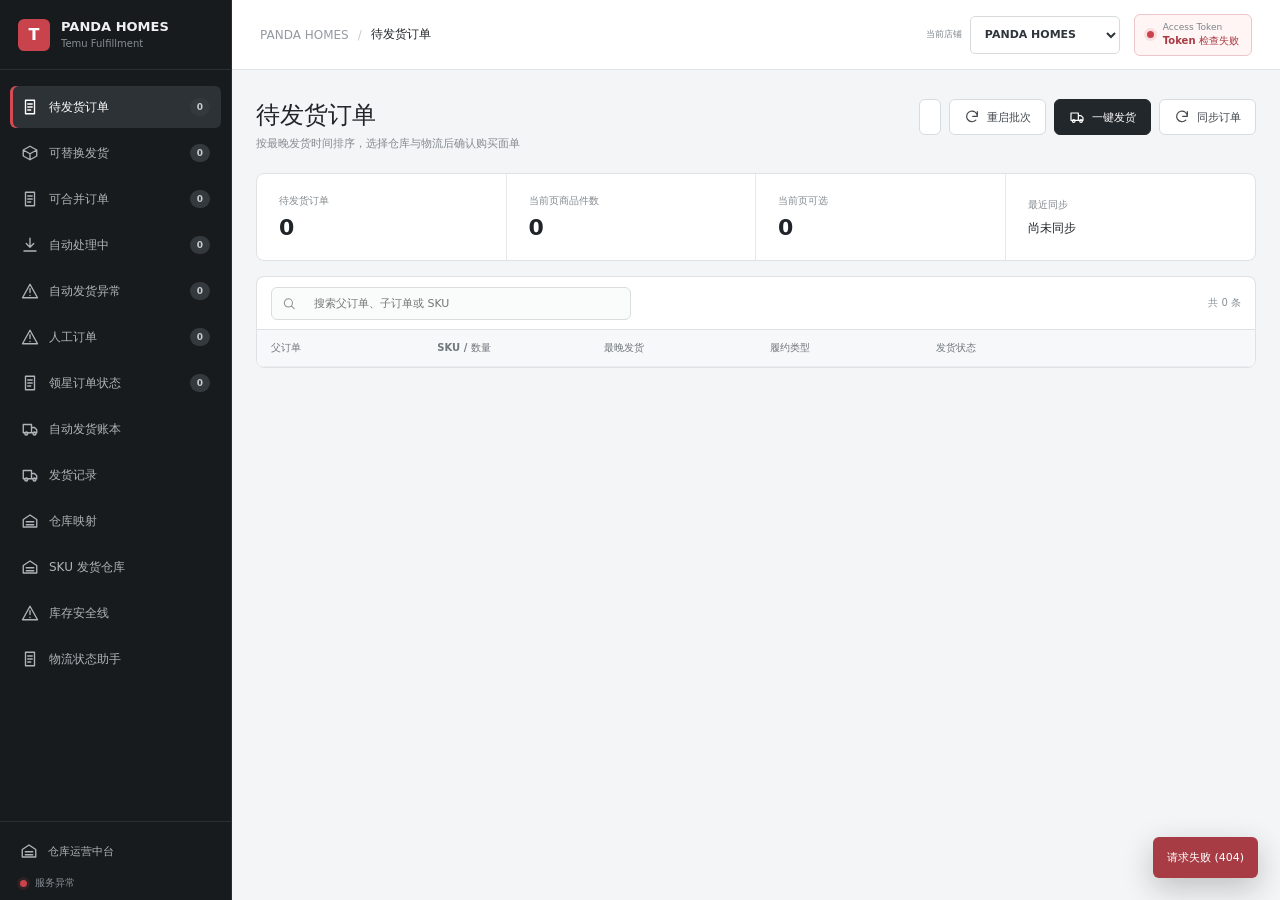
==== commit c85e635f: "feat: add substitution batches and OMS terminal resolution" ====
--- a/web/dashboard.html
+++ b/web/dashboard.html
@@ -78,7 +78,7 @@
           </section>
 
           <section class="view" id="view-substitutions">
-            <div class="page-head"><div><h1>可替换发货</h1><p>原 SKU 与替代组合的实时库存及 Temu 面单成本</p></div><button class="secondary-button" id="refresh-substitutions"><svg><use href="#i-refresh"/></svg>刷新</button></div>
+            <div class="page-head"><div><h1>可替换发货</h1><p>原 SKU 与替代组合的实时库存及 Temu 面单成本</p></div><div class="page-actions bulk-actions"><span class="bulk-progress" id="substitution-bulk-progress" hidden></span><button class="secondary-button" id="restart-substitution-bulk" hidden><svg><use href="#i-refresh"/></svg>重启批次</button><button class="primary-button" id="substitution-bulk-fulfill"><svg><use href="#i-truck"/></svg><span id="substitution-bulk-fulfill-text">一键替换发货</span></button><button class="secondary-button" id="refresh-substitutions"><svg><use href="#i-refresh"/></svg>刷新</button></div></div>
             <div class="status-band">
               <div><small>候选订单</small><strong id="metric-substitution-orders">0</strong></div>
               <div><small>启用映射</small><strong id="metric-substitution-mappings">0</strong></div>
@@ -238,6 +238,7 @@
               <button type="button" role="tab" aria-selected="false" data-oms-status="2"><span>状态 2</span><strong>处理中</strong><b id="metric-oms-status-2">0</b></button>
               <button type="button" role="tab" aria-selected="false" data-oms-status="3"><span>状态 3</span><strong>已发货</strong><b id="metric-oms-status-3">0</b></button>
               <button type="button" role="tab" aria-selected="false" data-oms-status="missing"><span>Temu 已发货</span><strong>领星无匹配订单</strong><b id="metric-oms-status-missing">0</b></button>
+              <button type="button" role="tab" aria-selected="false" data-oms-status="terminal"><span>人工结案</span><strong>人工终态</strong><b id="metric-oms-status-terminal">0</b></button>
             </div>
             <div class="toolbar">
               <div class="oms-status-heading"><strong id="oms-status-heading">状态 0 · 待处理</strong><small id="oms-status-caption">后台正在自动分配仓库与物流</small></div>
@@ -418,7 +419,17 @@
         <div class="dialog-actions"><button type="button" class="secondary-button" id="manual-resolution-cancel">取消</button><button type="submit" class="primary-button"><svg><use href="#i-check"/></svg>确认完成</button></div>
       </form>
     </dialog>
+    <dialog class="key-dialog manual-resolution-dialog" id="oms-terminal-dialog">
+      <form id="oms-terminal-form">
+        <div class="key-icon"><svg><use href="#i-check"/></svg></div>
+        <h2>设置领星人工终态</h2>
+        <p id="oms-terminal-order">请选择无匹配订单的人工处理结果</p>
+        <label><span>终态结果</span><select id="oms-terminal-status" required><option value="">请选择</option><option value="manually_fulfilled">已人工发货</option><option value="cancelled">订单已取消</option><option value="not_required">无需处理</option><option value="other">其他已结案</option></select></label>
+        <label><span>结案备注</span><textarea id="oms-terminal-note" maxlength="500" rows="4" required placeholder="记录核实结果和人工处理方式"></textarea></label>
+        <div class="dialog-actions"><button type="button" class="secondary-button" id="oms-terminal-cancel">取消</button><button type="submit" class="primary-button"><svg><use href="#i-check"/></svg>确认结案</button></div>
+      </form>
+    </dialog>
     <div class="toast" id="toast" hidden></div>
-    <script src="./dashboard.js?v=20260827-2" defer></script>
+    <script src="./dashboard.js?v=20260828-1" defer></script>
   </body>
 </html>
--- a/web/dashboard.css
+++ b/web/dashboard.css
@@ -31,7 +31,7 @@
 .manual-detail{display:flex;align-items:flex-start;gap:6px;color:#7b4f13;font-size:9px;line-height:14px;overflow-wrap:anywhere}
 .manual-detail i{width:6px;height:6px;flex:0 0 6px;margin-top:4px;border-radius:50%;background:#d98519;box-shadow:0 0 0 2px #fff1dc}
 .manual-complete-action{border-color:#76a896;background:#f2f8f5;color:#28654f;font-weight:650}.manual-resolution-summary{max-width:230px;display:flex;flex-direction:column;gap:3px;margin-top:7px}.manual-resolution-summary strong{color:#2d6653;font-size:10px}.manual-resolution-summary span{color:#626a70;font-size:9px;line-height:14px;overflow-wrap:anywhere}.manual-resolution-summary small{color:#8b9196;font-size:8px}.manual-resolution-dialog label+label{margin-top:13px}.manual-resolution-dialog textarea{width:100%;min-height:88px;resize:vertical;padding:9px 10px;border:1px solid #d7dbde;border-radius:5px;outline:0;background:#fff;color:#2f353a;font:inherit;font-size:11px;line-height:17px;letter-spacing:0}.manual-resolution-dialog textarea:focus{border-color:#558d7a;box-shadow:0 0 0 3px rgba(43,124,95,.08)}
-.bulk-actions{flex-wrap:wrap;justify-content:flex-end}.bulk-progress{max-width:360px;min-height:36px;display:inline-flex;align-items:center;padding:6px 10px;border:1px solid #d8dcdf;border-radius:6px;background:#fff;color:#5d656b;font-size:10px;line-height:15px}.bulk-progress.running{border-color:#b7d4c8;background:#f1f8f5;color:#286b56}.bulk-progress.stopped{border-color:#e2b9bd;background:#fff3f4;color:#a23b43}.bulk-progress.completed{border-color:#cfd5d8;background:#f6f7f8;color:#596167}.primary-button:disabled,.secondary-button:disabled,.danger-button:disabled{cursor:not-allowed;opacity:.55}@media(max-width:680px){.bulk-actions{width:100%;justify-content:flex-start}.bulk-progress{width:100%;max-width:none;order:3}.bulk-actions button{flex:1}}
+.bulk-actions{flex-wrap:wrap;justify-content:flex-end}.bulk-progress{max-width:360px;min-height:36px;display:inline-flex;align-items:center;padding:6px 10px;border:1px solid #d8dcdf;border-radius:6px;background:#fff;color:#5d656b;font-size:10px;line-height:15px}.bulk-progress.running{border-color:#b7d4c8;background:#f1f8f5;color:#286b56}.bulk-progress.stopped,.bulk-progress.completed-with-errors{border-color:#e2b9bd;background:#fff3f4;color:#a23b43}.bulk-progress.completed{border-color:#cfd5d8;background:#f6f7f8;color:#596167}.primary-button:disabled,.secondary-button:disabled,.danger-button:disabled{cursor:not-allowed;opacity:.55}@media(max-width:680px){.bulk-actions{width:100%;justify-content:flex-start}.bulk-progress{width:100%;max-width:none;order:3}.bulk-actions button{flex:1}}
 
 .shop-switcher{margin-left:auto;display:flex;align-items:center;gap:8px}.shop-switcher small{color:#7e858a;font-size:9px}.shop-switcher select{min-width:150px;height:38px;font-weight:650}.shop-switcher+.token-pill{margin-left:0}@media(max-width:680px){.shop-switcher small{display:none}.shop-switcher select{min-width:118px;max-width:142px}.shop-switcher+.token-pill{flex:none}}
 
@@ -127,7 +127,7 @@
 .combined-identifier{color:#465158;font-family:"SFMono-Regular",Consolas,"Liberation Mono",monospace;font-size:9px;letter-spacing:0;overflow-wrap:anywhere;white-space:normal}
 @media(max-width:680px){#combined-total{display:block;margin-left:auto}.combined-table table{min-width:820px}.combined-table th:nth-child(2){width:205px}.combined-table th:nth-child(6){width:160px}}
 
-.oms-status-tabs{display:grid;grid-template-columns:repeat(5,minmax(0,1fr));margin-bottom:15px;border:1px solid #dfe2e4;border-radius:8px;background:#fff;overflow:hidden}
+.oms-status-tabs{display:grid;grid-template-columns:repeat(6,minmax(0,1fr));margin-bottom:15px;border:1px solid #dfe2e4;border-radius:8px;background:#fff;overflow:hidden}
 .oms-status-tabs button{min-width:0;height:74px;display:grid;grid-template-columns:minmax(0,1fr) auto;grid-template-rows:auto auto;align-content:center;gap:4px 10px;padding:0 16px;border:0;border-right:1px solid #e5e8e9;background:#fff;color:#646c72;text-align:left}
 .oms-status-tabs button:last-child{border-right:0}
 .oms-status-tabs button:hover{background:#f7f8f9}
@@ -149,7 +149,7 @@
 .oms-status-table th:nth-child(7){width:175px}
 .oms-status-table th:nth-child(8){width:110px}
 .oms-status-table th:nth-child(9){width:135px}
-@media(max-width:680px){.oms-status-tabs{grid-template-columns:repeat(2,minmax(0,1fr))}.oms-status-tabs button{border-bottom:1px solid #e5e8e9}.oms-status-tabs button:nth-child(even){border-right:0}.oms-status-tabs button:last-child{grid-column:1/-1;border-right:0;border-bottom:0}.oms-status-heading small{max-width:210px;white-space:normal}.oms-status-table table{min-width:1250px}}
+@media(max-width:680px){.oms-status-tabs{grid-template-columns:repeat(2,minmax(0,1fr))}.oms-status-tabs button{border-bottom:1px solid #e5e8e9}.oms-status-tabs button:nth-child(even){border-right:0}.oms-status-tabs button:nth-last-child(-n+2){border-bottom:0}.oms-status-heading small{max-width:210px;white-space:normal}.oms-status-table table{min-width:1250px}}
 
 .split-plan-bar{
   display:grid;
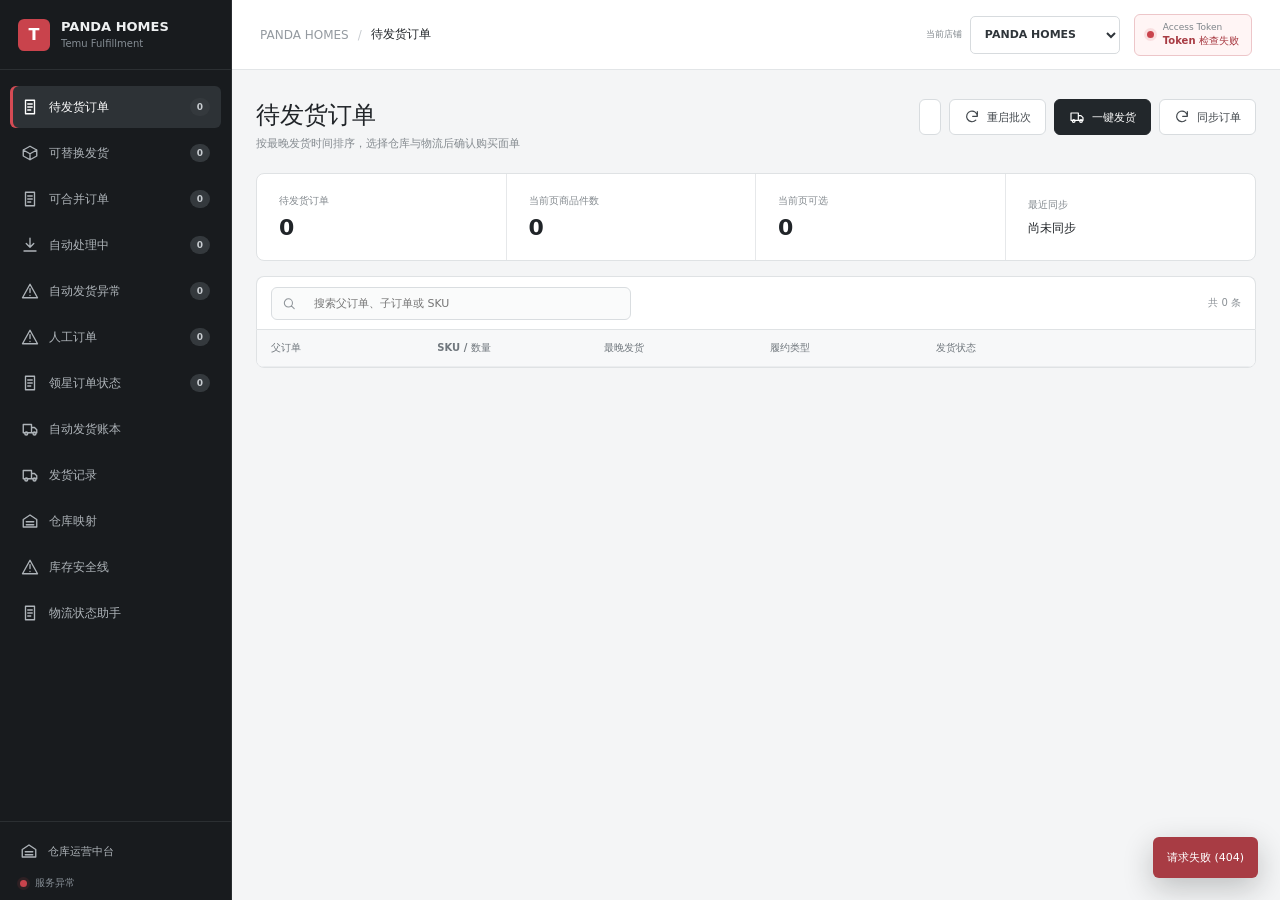
==== commit b4763bb9: "refactor: consume fulfillment policies from XLWMS" ====
--- a/web/dashboard.html
+++ b/web/dashboard.html
@@ -41,7 +41,6 @@
           <button class="nav-button" data-view="ledger"><svg><use href="#i-truck"/></svg><span>自动发货账本</span></button>
           <button class="nav-button" data-view="shipments"><svg><use href="#i-truck"/></svg><span>发货记录</span></button>
           <button class="nav-button" data-view="warehouses"><svg><use href="#i-warehouse"/></svg><span>仓库映射</span></button>
-          <button class="nav-button" data-view="sku-warehouses"><svg><use href="#i-warehouse"/></svg><span>SKU 发货仓库</span></button>
           <button class="nav-button" data-view="inventory-thresholds"><svg><use href="#i-alert"/></svg><span>库存安全线</span></button>
           <button class="nav-button" data-view="tracking-statuses"><svg><use href="#i-orders"/></svg><span>物流状态助手</span></button>
         </nav>
@@ -254,41 +253,17 @@
           <section class="view" id="view-warehouses">
             <div class="page-head"><div><h1>仓库映射</h1><p>配置业务仓、领星账户归属和仓库代码；Temu 发货后仅查询领星自动同步结果</p></div><button class="secondary-button" id="sync-warehouses"><svg><use href="#i-refresh"/></svg>同步 Temu 仓库</button></div>
             <div class="mapping-grid" id="warehouse-mappings"></div>
-            <div class="section-title carrier-policy-heading"><h2>仓库快递优先级</h2><span id="carrier-policy-shop"></span></div>
-            <div class="carrier-policy-grid" id="carrier-policy-grid"></div>
             <div class="section-title"><h2>Temu 仓库</h2><span id="warehouse-total">0 个仓库</span></div>
             <div class="table-shell"><table><thead><tr><th>仓库名称</th><th>Temu Warehouse ID</th><th>区域</th><th>管理类型</th><th>Buy Label</th></tr></thead><tbody id="warehouse-rows"></tbody></table></div>
           </section>
 
-          <section class="view" id="view-sku-warehouses">
-            <div class="page-head"><div><h1>SKU 发货仓库</h1><p>未单独配置时，SKU 默认允许使用全部已启用仓库</p></div><button class="secondary-button" id="refresh-sku-rules"><svg><use href="#i-refresh"/></svg>刷新</button></div>
-            <div class="status-band sku-rule-metrics">
-              <div><small>当前店铺</small><strong class="compact" id="metric-sku-shop">-</strong></div>
-              <div><small>SKU 总数</small><strong id="metric-sku-total">0</strong></div>
-              <div><small>本页已限制</small><strong id="metric-sku-customized">0</strong></div>
-              <div><small>可配置仓库</small><strong id="metric-sku-warehouses">3</strong></div>
-            </div>
-            <div class="toolbar">
-              <label class="search"><svg><use href="#i-search"/></svg><input id="sku-rule-search" type="search" placeholder="搜索仓库 SKU 或商品名称" /></label>
-              <span class="table-note" id="sku-rule-total">共 0 个 SKU</span>
-            </div>
-            <div class="table-shell sku-rule-table">
-              <table><thead><tr><th>仓库 SKU / 商品</th><th>DPS002</th><th>ARP 美东</th><th>DPS004</th><th>规则状态</th><th></th></tr></thead><tbody id="sku-rule-rows"></tbody></table>
-              <div class="empty" id="sku-rule-empty" hidden><svg><use href="#i-warehouse"/></svg><strong>没有可配置的 SKU</strong><span>同步订单后，仓库 SKU 会显示在这里</span></div>
-            </div>
-            <div class="pager" id="sku-rule-pager" hidden></div>
-          </section>
-
           <section class="view" id="view-inventory-thresholds">
-            <div class="page-head"><div><h1>库存安全线</h1><p>当前店铺独立维护自动发货转人工阈值，未单独设置的 SKU 使用店铺默认</p></div><button class="secondary-button" id="refresh-inventory-thresholds"><svg><use href="#i-refresh"/></svg>刷新</button></div>
-            <form class="threshold-defaults" id="shop-threshold-form">
-              <div class="threshold-default-title"><strong>店铺默认</strong><small id="shop-threshold-scope">当前店铺未单独设置 SKU 时使用</small></div>
-              <label><span>美东低于或等于</span><input id="shop-east-threshold" required type="number" min="0" step="1"></label>
-              <label><span>美西低于或等于</span><input id="shop-west-threshold" required type="number" min="0" step="1"></label>
-              <label><span>总库存低于或等于</span><input id="shop-total-threshold" required type="number" min="0" step="1"></label>
+            <div class="page-head"><div><h1>库存安全线</h1><p>Temu 平台统一维护自动发货转人工阈值，未单独设置的 SKU 使用平台默认</p></div><button class="secondary-button" id="refresh-inventory-thresholds"><svg><use href="#i-refresh"/></svg>刷新</button></div>
+            <form class="threshold-defaults" id="platform-threshold-form">
+              <div class="threshold-default-title"><strong>Temu 平台默认</strong><small id="platform-threshold-scope">Temu 全部店铺共用</small></div>
+              <label><span>四仓总库存低于或等于</span><input id="platform-total-threshold" required type="number" min="0" step="1"></label>
               <div class="threshold-default-actions">
-                <button class="secondary-button" id="reset-shop-thresholds" type="button" hidden><svg><use href="#i-refresh"/></svg>恢复仓库默认</button>
-                <button class="primary-button" type="submit"><svg><use href="#i-check"/></svg>保存店铺默认</button>
+                <button class="primary-button" type="submit"><svg><use href="#i-check"/></svg>保存平台默认</button>
               </div>
             </form>
             <div class="toolbar">
@@ -296,7 +271,7 @@
               <span class="table-note" id="inventory-threshold-total">共 0 个 SKU</span>
             </div>
             <div class="table-shell sku-rule-table">
-              <table><thead><tr><th>仓库 SKU / 商品</th><th>美东</th><th>美西</th><th>总库存</th><th>规则来源</th><th></th></tr></thead><tbody id="inventory-threshold-rows"></tbody></table>
+              <table><thead><tr><th>仓库 SKU / 商品</th><th>美东库存</th><th>美西库存</th><th>四仓总库存</th><th>安全线</th><th>规则来源</th><th></th></tr></thead><tbody id="inventory-threshold-rows"></tbody></table>
               <div class="empty" id="inventory-threshold-empty" hidden><svg><use href="#i-warehouse"/></svg><strong>没有可配置的 SKU</strong><span>仓库 SKU 同步后会显示在这里</span></div>
             </div>
             <div class="pager" id="inventory-threshold-pager" hidden></div>
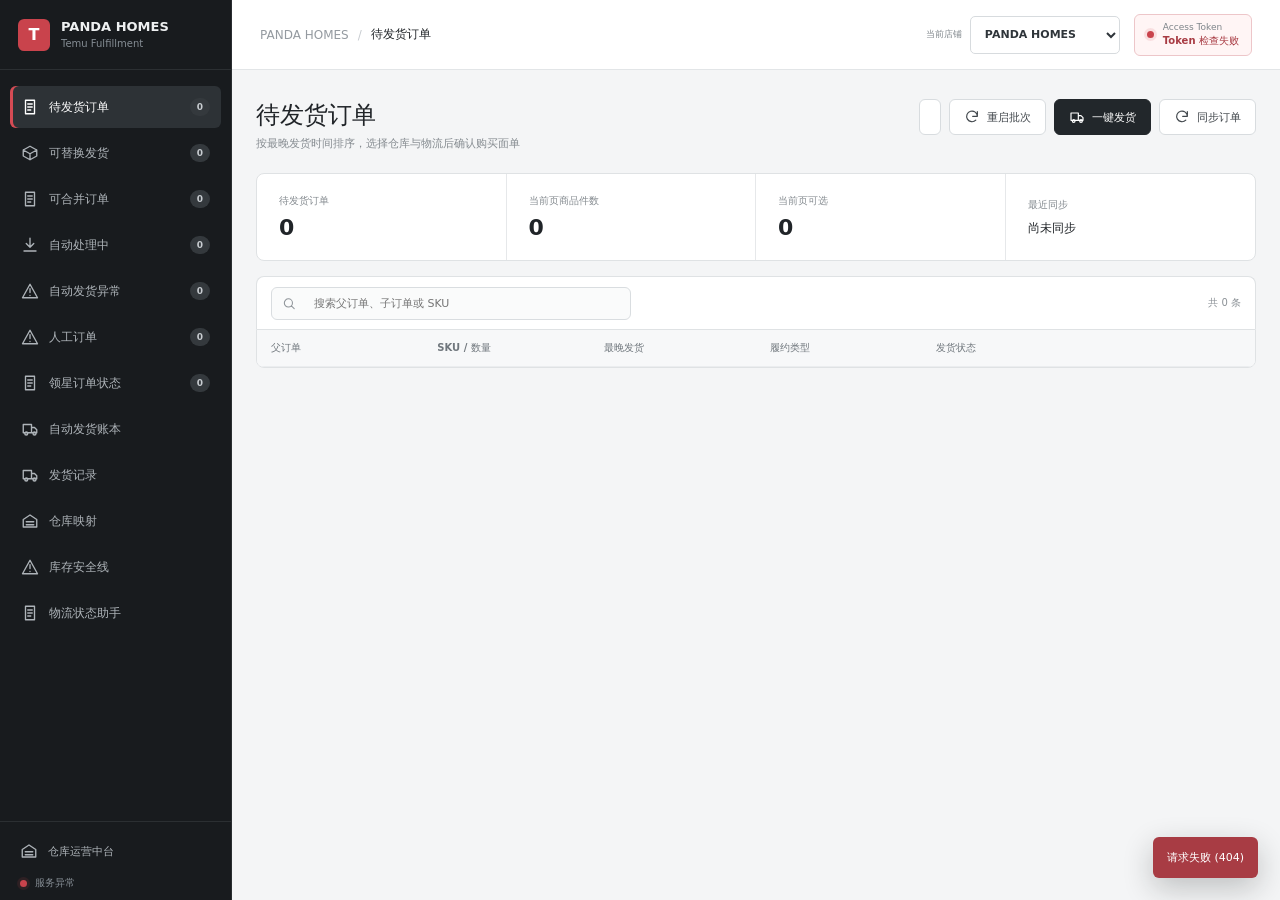
==== commit 53f03685: "feat: use shop warehouse configuration from XLWMS" ====
--- a/web/dashboard.html
+++ b/web/dashboard.html
@@ -261,7 +261,7 @@
             <div class="page-head"><div><h1>库存安全线</h1><p>Temu 平台统一维护自动发货转人工阈值，未单独设置的 SKU 使用平台默认</p></div><button class="secondary-button" id="refresh-inventory-thresholds"><svg><use href="#i-refresh"/></svg>刷新</button></div>
             <form class="threshold-defaults" id="platform-threshold-form">
               <div class="threshold-default-title"><strong>Temu 平台默认</strong><small id="platform-threshold-scope">Temu 全部店铺共用</small></div>
-              <label><span>四仓总库存低于或等于</span><input id="platform-total-threshold" required type="number" min="0" step="1"></label>
+              <label><span>发货库存合计低于</span><input id="platform-total-threshold" required type="number" min="0" step="1"></label>
               <div class="threshold-default-actions">
                 <button class="primary-button" type="submit"><svg><use href="#i-check"/></svg>保存平台默认</button>
               </div>
@@ -271,7 +271,7 @@
               <span class="table-note" id="inventory-threshold-total">共 0 个 SKU</span>
             </div>
             <div class="table-shell sku-rule-table">
-              <table><thead><tr><th>仓库 SKU / 商品</th><th>美东库存</th><th>美西库存</th><th>四仓总库存</th><th>安全线</th><th>规则来源</th><th></th></tr></thead><tbody id="inventory-threshold-rows"></tbody></table>
+              <table><thead><tr><th>仓库 SKU / 商品</th><th>DPS002</th><th>ARP-宾夕法尼亚</th><th>DPS004</th><th>ARP-洛杉矶</th><th>ARP-休斯顿</th><th>ARP-亚特兰大</th><th>库存合计</th><th>安全线</th><th>规则来源</th><th></th></tr></thead><tbody id="inventory-threshold-rows"></tbody></table>
               <div class="empty" id="inventory-threshold-empty" hidden><svg><use href="#i-warehouse"/></svg><strong>没有可配置的 SKU</strong><span>仓库 SKU 同步后会显示在这里</span></div>
             </div>
             <div class="pager" id="inventory-threshold-pager" hidden></div>
@@ -303,10 +303,10 @@
         <div class="order-summary" id="order-summary"></div>
         <section class="warehouse-check" id="warehouse-check">
           <div class="warehouse-check-head"><div><small>领星实时库存</small><h3 id="warehouse-check-title">正在连接领星 Go 服务</h3></div><button class="icon-button" id="refresh-warehouse-preview" type="button" title="重新查询库存" aria-label="重新查询库存"><svg><use href="#i-refresh"/></svg></button></div>
-          <div class="warehouse-check-message pending" id="warehouse-check-message"><span class="dot warning"></span><div><strong>正在查询库存仓</strong><small>DPS002、ARP美东、DPS004、ARP美西</small></div></div>
+          <div class="warehouse-check-message pending" id="warehouse-check-message"><span class="dot warning"></span><div><strong>正在查询库存仓</strong><small>DPS002、ARP-宾夕法尼亚、DPS004、ARP-洛杉矶、ARP-休斯顿</small></div></div>
           <div id="inventory-matrix" hidden>
             <div class="inventory-meta"><span id="inventory-rule">安全线</span><span id="inventory-time">查询时间</span></div>
-            <div class="inventory-table"><table><thead><tr><th>SKU / 需发</th><th>DPS002</th><th>ARP美东</th><th>DPS004</th><th>ARP美西（空置）</th><th>规则结论</th></tr></thead><tbody id="inventory-preview-rows"></tbody></table></div>
+            <div class="inventory-table"><table><thead><tr><th>SKU / 需发</th><th>DPS002</th><th>ARP-宾夕法尼亚</th><th>DPS004</th><th>ARP-洛杉矶</th><th>ARP-休斯顿</th><th>ARP-亚特兰大</th><th>规则结论</th></tr></thead><tbody id="inventory-preview-rows"></tbody></table></div>
             <div class="warehouse-region-options" id="warehouse-region-options"></div>
             <button class="secondary-button mapping-link" id="open-warehouse-mappings" type="button" hidden>配置仓库映射</button>
           </div>
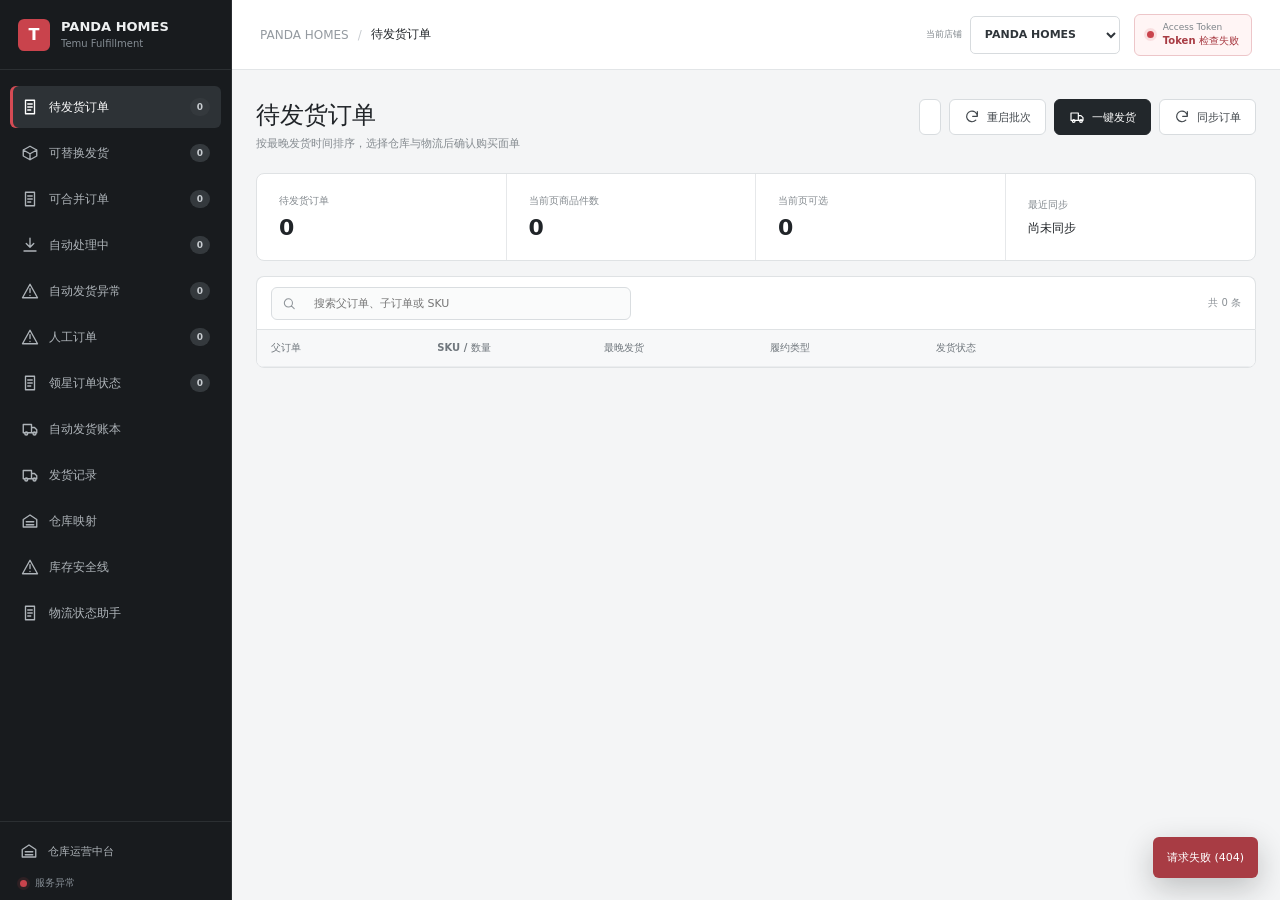
==== commit eb803e96: "fix: compare eligible warehouses by default in fulfillment dialog" ====
--- a/web/dashboard.html
+++ b/web/dashboard.html
@@ -405,6 +405,6 @@
       </form>
     </dialog>
     <div class="toast" id="toast" hidden></div>
-    <script src="./dashboard.js?v=20260828-1" defer></script>
+    <script src="./dashboard.js?v=20261009-cross-warehouse" defer></script>
   </body>
 </html>
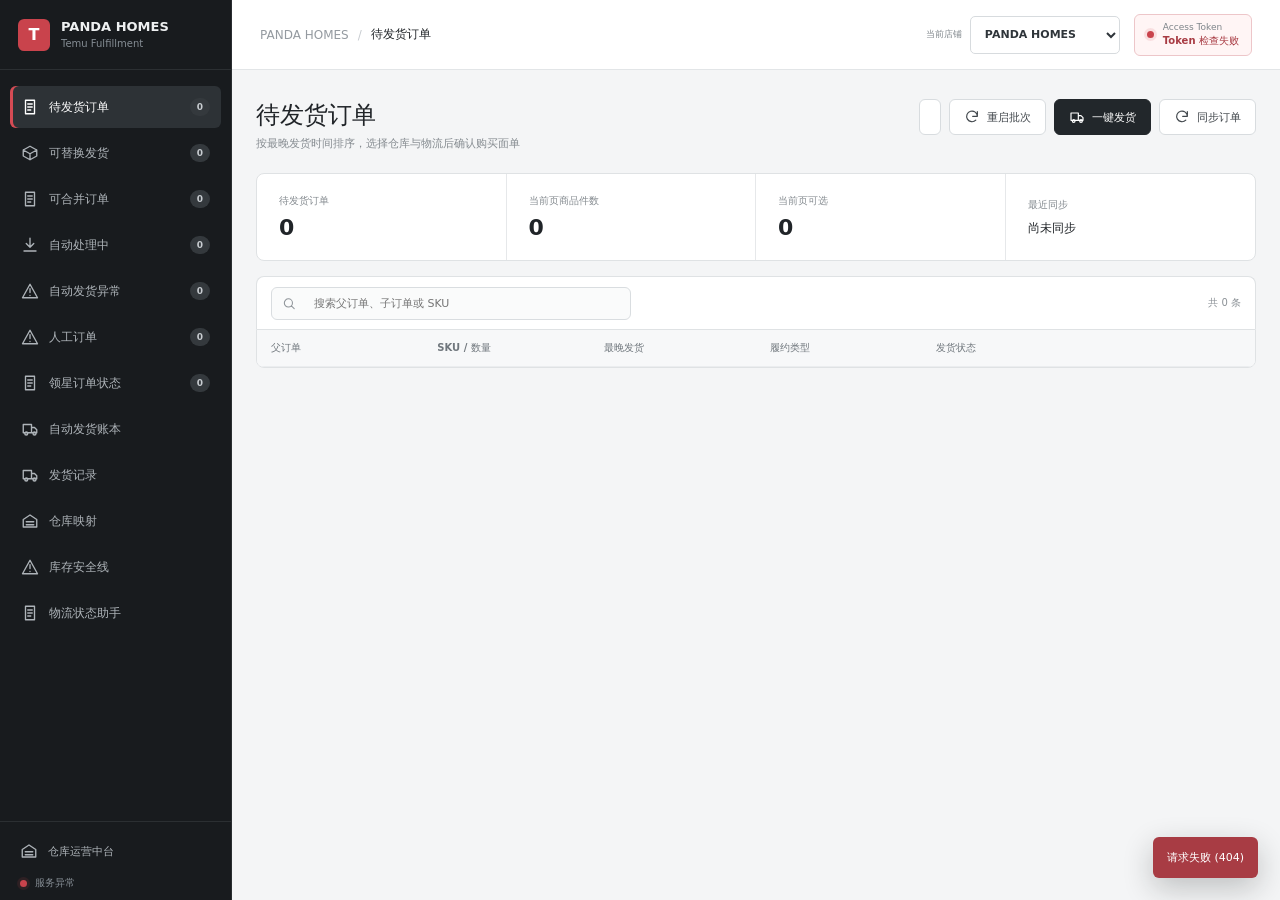
==== commit 7e8e6aa2: "feat: support Houston 13 warehouse fulfillment" ====
--- a/web/dashboard.html
+++ b/web/dashboard.html
@@ -271,7 +271,7 @@
               <span class="table-note" id="inventory-threshold-total">共 0 个 SKU</span>
             </div>
             <div class="table-shell sku-rule-table">
-              <table><thead><tr><th>仓库 SKU / 商品</th><th>DPS002</th><th>ARP-宾夕法尼亚</th><th>DPS004</th><th>ARP-洛杉矶</th><th>ARP-休斯顿</th><th>ARP-亚特兰大</th><th>库存合计</th><th>安全线</th><th>规则来源</th><th></th></tr></thead><tbody id="inventory-threshold-rows"></tbody></table>
+              <table><thead><tr><th>仓库 SKU / 商品</th><th>DPS002</th><th>ARP-宾夕法尼亚</th><th>DPS004</th><th>ARP-洛杉矶</th><th>ARP-休斯顿</th><th>ARP-亚特兰大</th><th>ARP-休斯顿13号仓</th><th>库存合计</th><th>安全线</th><th>规则来源</th><th></th></tr></thead><tbody id="inventory-threshold-rows"></tbody></table>
               <div class="empty" id="inventory-threshold-empty" hidden><svg><use href="#i-warehouse"/></svg><strong>没有可配置的 SKU</strong><span>仓库 SKU 同步后会显示在这里</span></div>
             </div>
             <div class="pager" id="inventory-threshold-pager" hidden></div>
@@ -306,7 +306,7 @@
           <div class="warehouse-check-message pending" id="warehouse-check-message"><span class="dot warning"></span><div><strong>正在查询库存仓</strong><small>DPS002、ARP-宾夕法尼亚、DPS004、ARP-洛杉矶、ARP-休斯顿</small></div></div>
           <div id="inventory-matrix" hidden>
             <div class="inventory-meta"><span id="inventory-rule">安全线</span><span id="inventory-time">查询时间</span></div>
-            <div class="inventory-table"><table><thead><tr><th>SKU / 需发</th><th>DPS002</th><th>ARP-宾夕法尼亚</th><th>DPS004</th><th>ARP-洛杉矶</th><th>ARP-休斯顿</th><th>ARP-亚特兰大</th><th>规则结论</th></tr></thead><tbody id="inventory-preview-rows"></tbody></table></div>
+            <div class="inventory-table"><table><thead><tr><th>SKU / 需发</th><th>DPS002</th><th>ARP-宾夕法尼亚</th><th>DPS004</th><th>ARP-洛杉矶</th><th>ARP-休斯顿</th><th>ARP-亚特兰大</th><th>ARP-休斯顿13号仓</th><th>规则结论</th></tr></thead><tbody id="inventory-preview-rows"></tbody></table></div>
             <div class="warehouse-region-options" id="warehouse-region-options"></div>
             <button class="secondary-button mapping-link" id="open-warehouse-mappings" type="button" hidden>配置仓库映射</button>
           </div>
